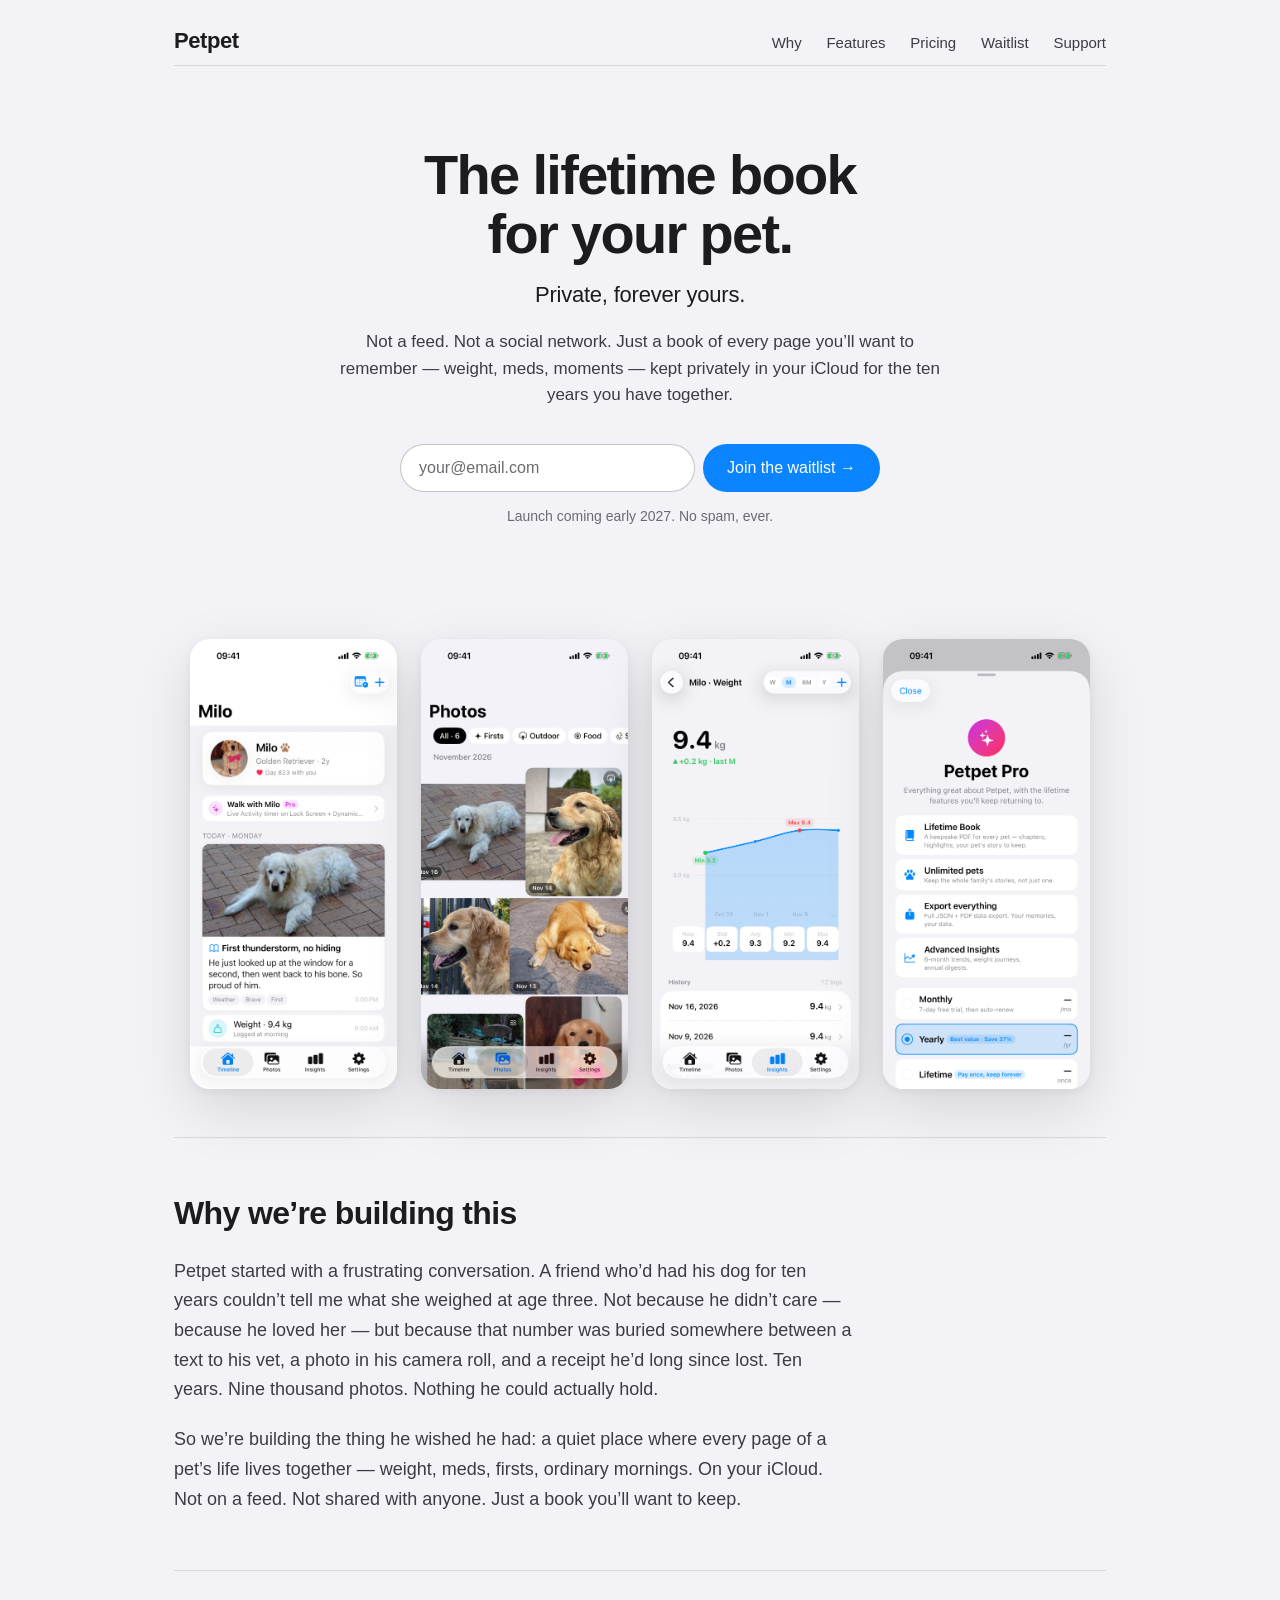
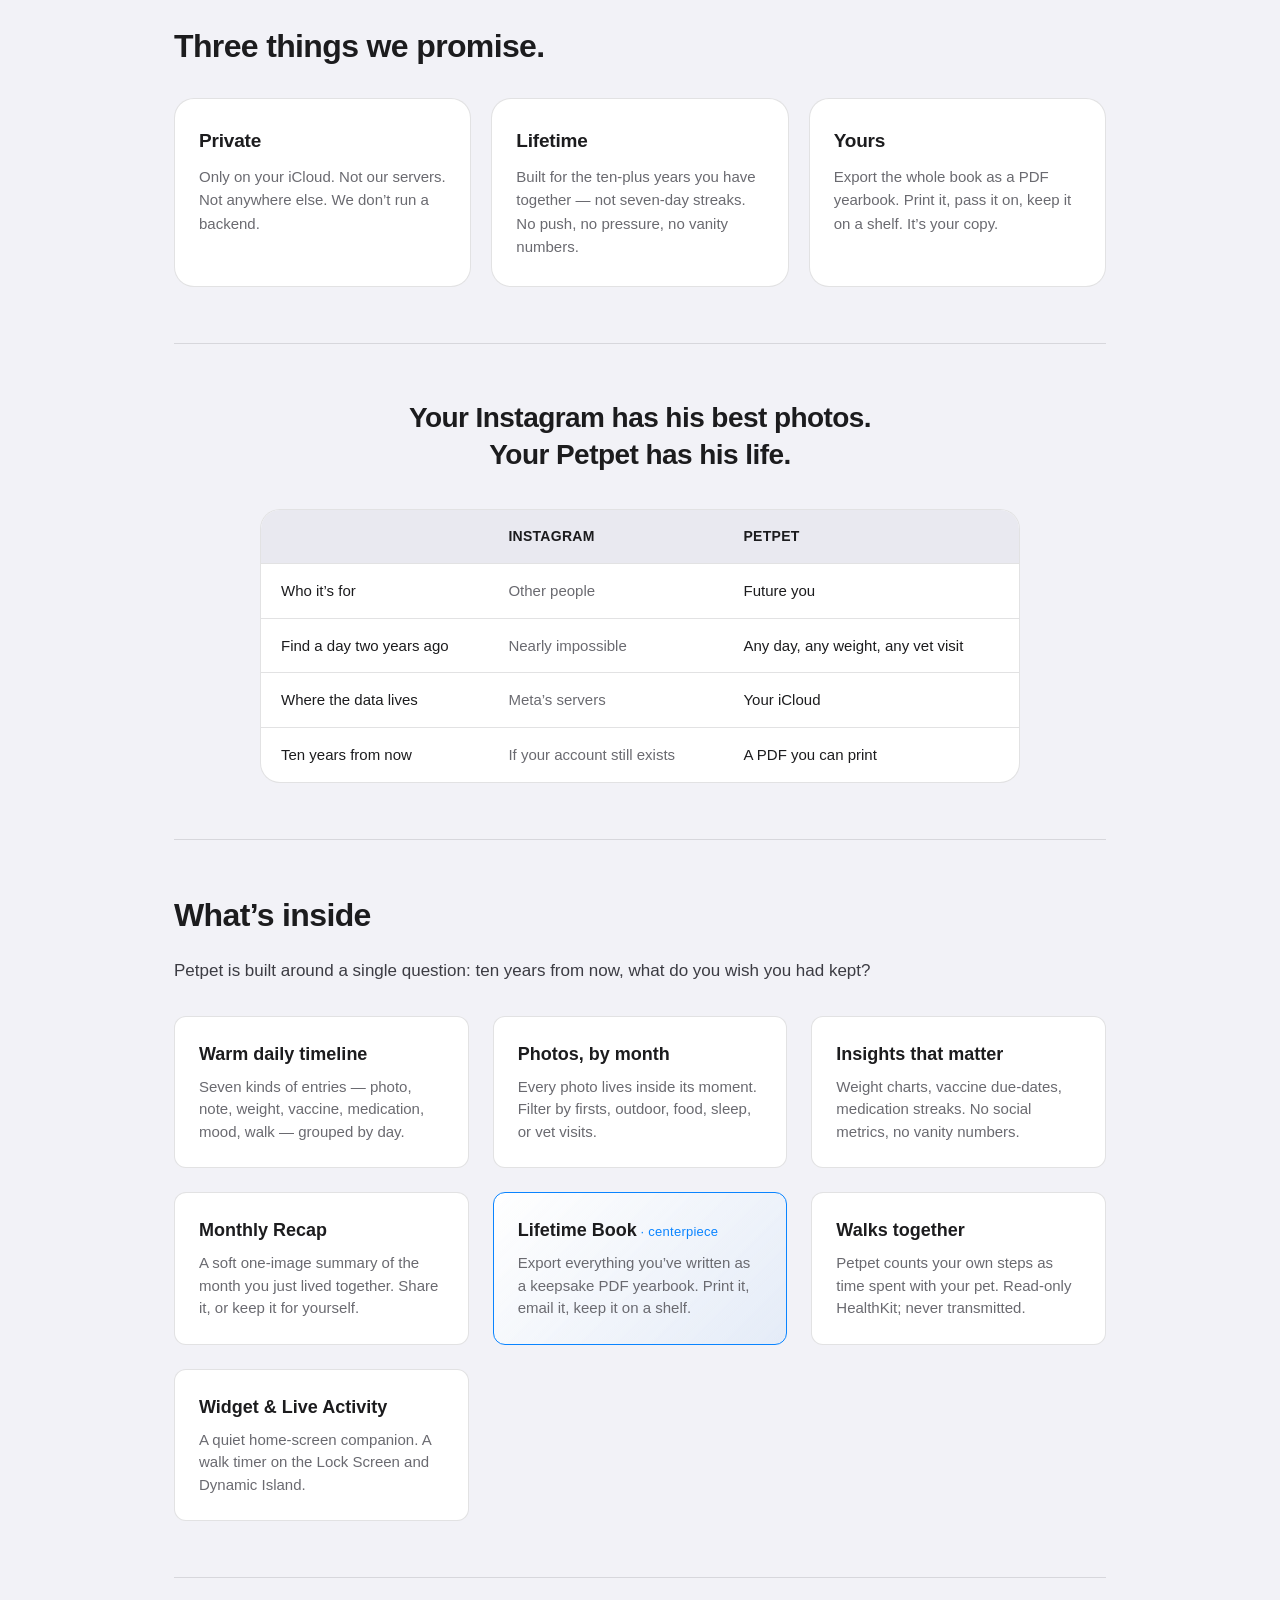
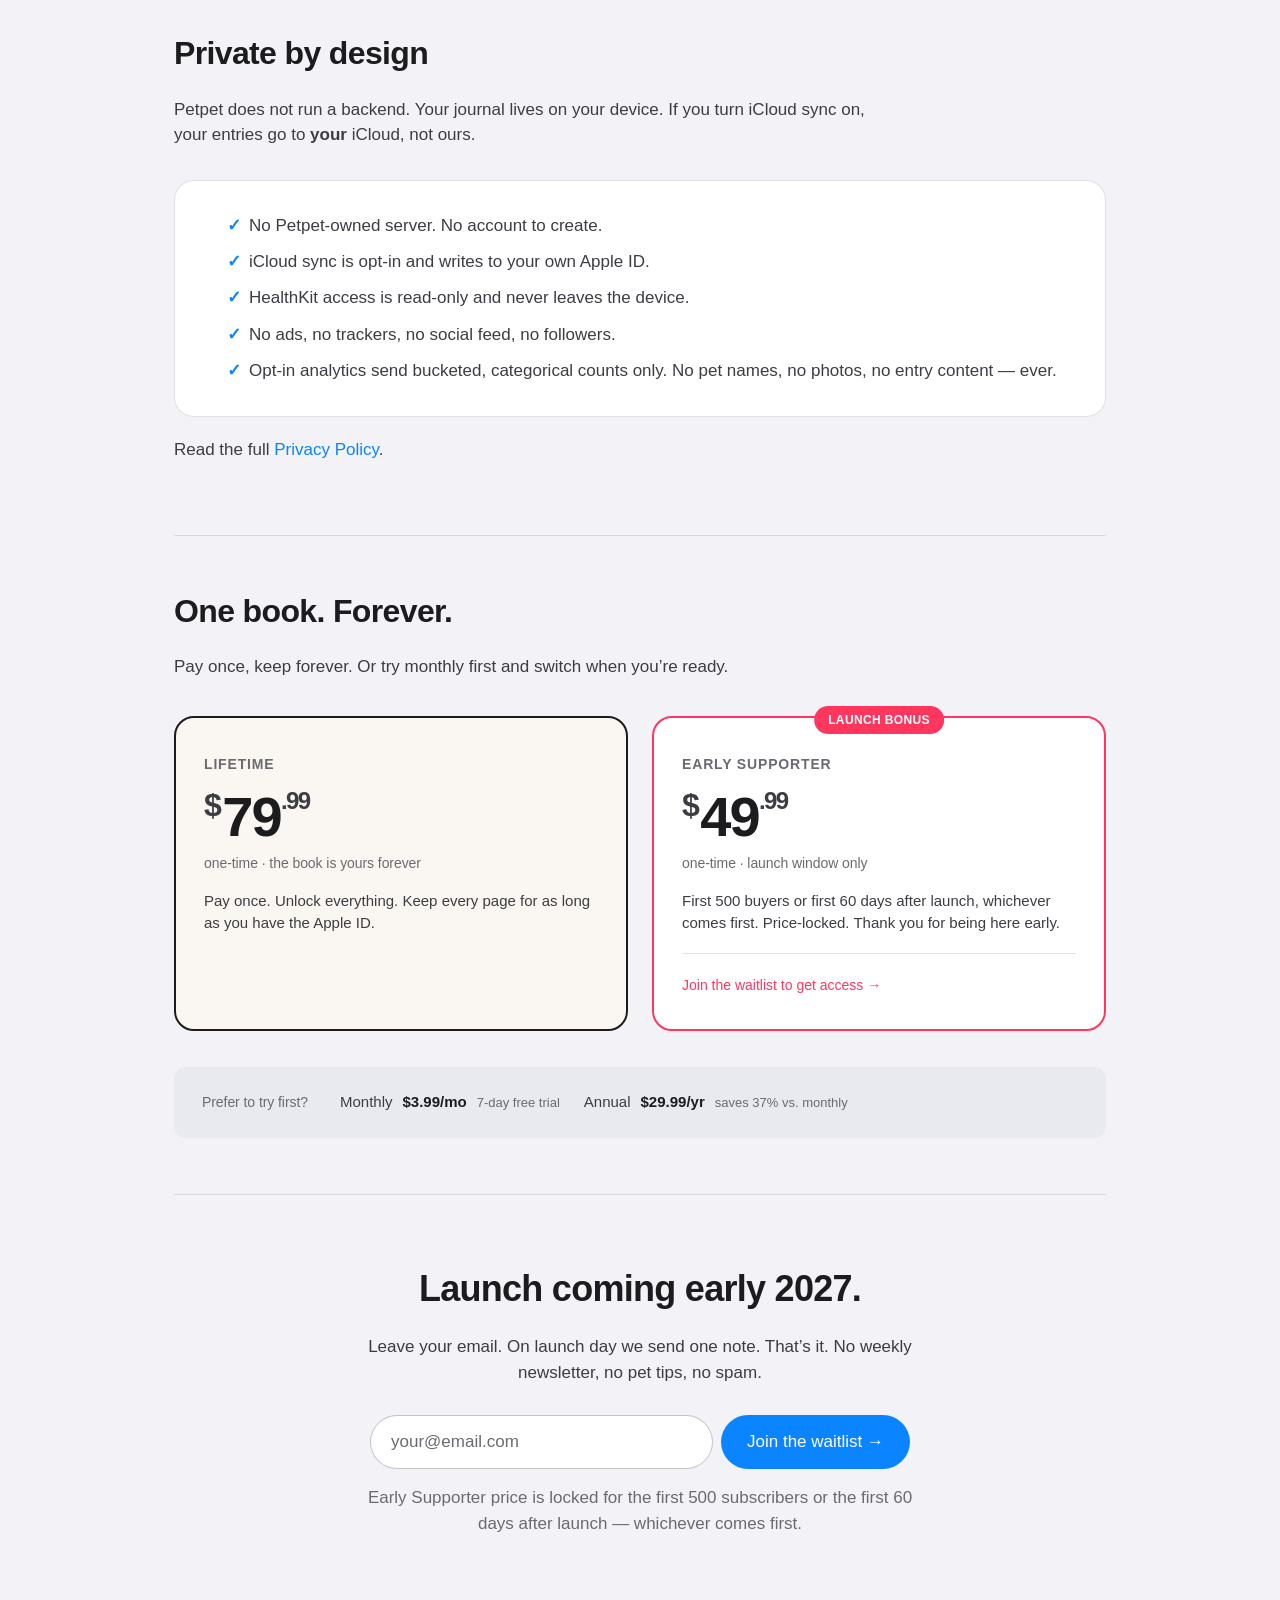
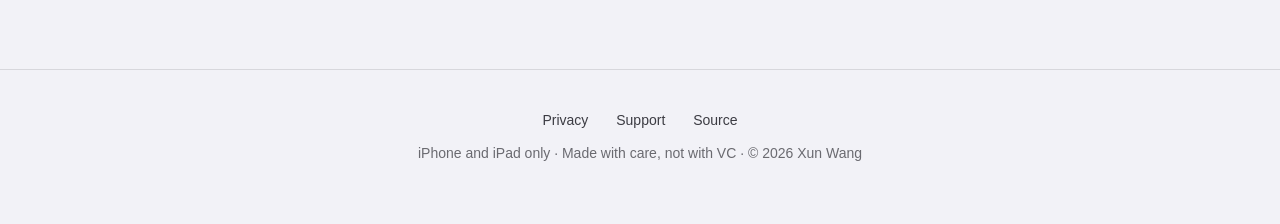
==== index.html @ db682c79 "Initial commit: Petpet pre-launch landing page The lifetime book for your pet. Private, forever your" ====
<!DOCTYPE html>
<html lang="en">
<head>
  <meta charset="UTF-8" />
  <meta name="viewport" content="width=device-width, initial-scale=1.0" />
  <title>Petpet — the lifetime book for your pet</title>
  <meta name="description" content="The lifetime book for your pet. Private, forever yours. Not a feed. Just a quiet place for every page of their life — kept on your iCloud, for the ten years you share." />
  <meta property="og:title" content="Petpet — the lifetime book for your pet" />
  <meta property="og:description" content="The lifetime book for your pet. Private, forever yours. Not a feed. Just a quiet place for every page of their life — kept on your iCloud, for the ten years you share." />
  <meta property="og:type" content="website" />
  <meta property="og:image" content="https://same4869.github.io/app-160-Petpet/assets/screen_timeline.png" />
  <meta property="og:url" content="https://same4869.github.io/app-160-Petpet/" />
  <meta name="theme-color" content="#f2f2f7" media="(prefers-color-scheme: light)" />
  <meta name="theme-color" content="#000000" media="(prefers-color-scheme: dark)" />
  <link rel="icon" type="image/png" sizes="32x32" href="favicon-32.png" />
  <link rel="icon" type="image/png" sizes="192x192" href="icon-192.png" />
  <link rel="apple-touch-icon" sizes="180x180" href="apple-touch-icon.png" />
  <link rel="stylesheet" href="css/style.css" />
</head>
<body>
  <nav class="top">
    <div class="inner">
      <div class="brand"><a href="./">Petpet</a></div>
      <div class="links">
        <a href="#why">Why</a>
        <a href="#features">Features</a>
        <a href="#pricing">Pricing</a>
        <a href="#waitlist">Waitlist</a>
        <a href="support/">Support</a>
      </div>
    </div>
  </nav>

  <main>
    <!-- ────────────── HERO ────────────── -->
    <section class="hero">
      <h1>The lifetime book<br />for your pet.</h1>
      <p class="tagline">Private, forever yours.</p>
      <p class="sub-tagline">
        Not a feed. Not a social network. Just a book of every page
        you&rsquo;ll want to remember — weight, meds, moments —
        kept privately in your iCloud for the ten years you have together.
      </p>

      <!-- Buttondown waitlist form. -->
      <form
        class="waitlist-form"
        action="https://buttondown.com/api/emails/embed-subscribe/petpet"
        method="post"
        target="popupwindow"
        onsubmit="window.open('https://buttondown.com/petpet', 'popupwindow')"
      >
        <input
          type="email"
          name="email"
          id="bd-email-hero"
          placeholder="your@email.com"
          autocomplete="email"
          required
        />
        <input type="hidden" value="1" name="embed" />
        <button type="submit">Join the waitlist →</button>
      </form>
      <p class="waitlist-note">Launch coming early 2027. No spam, ever.</p>
    </section>

    <!-- ────────────── SCREENSHOTS ────────────── -->
    <div class="screens">
      <img src="assets/screen_timeline.png" alt="Milo's timeline with a thunderstorm entry and tags" />
      <img src="assets/screen_photos.jpg" alt="Photo library grouped by month with tag filters" />
      <img src="assets/screen_weight.png" alt="Weight detail view with min and max callouts and 12-month history" />
      <img src="assets/screen_paywall.png" alt="Petpet Pro paywall with Lifetime, Yearly, and Monthly options" />
    </div>

    <!-- ────────────── WHY ────────────── -->
    <section id="why">
      <h2>Why we&rsquo;re building this</h2>
      <p class="founder-note">
        Petpet started with a frustrating conversation. A friend who&rsquo;d
        had his dog for ten years couldn&rsquo;t tell me what she weighed at
        age three. Not because he didn&rsquo;t care — because he loved her —
        but because that number was buried somewhere between a text to his
        vet, a photo in his camera roll, and a receipt he&rsquo;d long since lost.
        Ten years. Nine thousand photos. Nothing he could actually hold.
      </p>
      <p class="founder-note">
        So we&rsquo;re building the thing he wished he had: a quiet place where
        every page of a pet&rsquo;s life lives together — weight, meds,
        firsts, ordinary mornings. On your iCloud. Not on a feed.
        Not shared with anyone. Just a book you&rsquo;ll want to keep.
      </p>
    </section>

    <!-- ────────────── THREE PILLARS ────────────── -->
    <section id="pillars">
      <h2>Three things we promise.</h2>
      <div class="pillars">
        <div class="pillar">
          <h3>Private</h3>
          <p>
            Only on your iCloud. Not our servers. Not anywhere else.
            We don&rsquo;t run a backend.
          </p>
        </div>
        <div class="pillar">
          <h3>Lifetime</h3>
          <p>
            Built for the ten-plus years you have together — not seven-day
            streaks. No push, no pressure, no vanity numbers.
          </p>
        </div>
        <div class="pillar">
          <h3>Yours</h3>
          <p>
            Export the whole book as a PDF yearbook. Print it, pass it on,
            keep it on a shelf. It&rsquo;s your copy.
          </p>
        </div>
      </div>
    </section>

    <!-- ────────────── VS INSTAGRAM ────────────── -->
    <section id="vs-instagram">
      <h2>
        Your Instagram has his best photos.<br />
        Your Petpet has his life.
      </h2>
      <div class="comparison">
        <table>
          <thead>
            <tr>
              <th></th>
              <th>Instagram</th>
              <th>Petpet</th>
            </tr>
          </thead>
          <tbody>
            <tr>
              <td>Who it&rsquo;s for</td>
              <td>Other people</td>
              <td>Future you</td>
            </tr>
            <tr>
              <td>Find a day two years ago</td>
              <td>Nearly impossible</td>
              <td>Any day, any weight, any vet visit</td>
            </tr>
            <tr>
              <td>Where the data lives</td>
              <td>Meta&rsquo;s servers</td>
              <td>Your iCloud</td>
            </tr>
            <tr>
              <td>Ten years from now</td>
              <td>If your account still exists</td>
              <td>A PDF you can print</td>
            </tr>
          </tbody>
        </table>
      </div>
    </section>

    <!-- ────────────── FEATURES ────────────── -->
    <section id="features">
      <h2>What&rsquo;s inside</h2>
      <p>
        Petpet is built around a single question: ten years from now,
        what do you wish you had kept?
      </p>
      <div class="features">
        <div class="feature">
          <h3>Warm daily timeline</h3>
          <p>Seven kinds of entries — photo, note, weight, vaccine, medication, mood, walk — grouped by day.</p>
        </div>
        <div class="feature">
          <h3>Photos, by month</h3>
          <p>Every photo lives inside its moment. Filter by firsts, outdoor, food, sleep, or vet visits.</p>
        </div>
        <div class="feature">
          <h3>Insights that matter</h3>
          <p>Weight charts, vaccine due-dates, medication streaks. No social metrics, no vanity numbers.</p>
        </div>
        <div class="feature">
          <h3>Monthly Recap</h3>
          <p>A soft one-image summary of the month you just lived together. Share it, or keep it for yourself.</p>
        </div>
        <div class="feature featured">
          <h3>Lifetime Book</h3>
          <p>Export everything you&rsquo;ve written as a keepsake PDF yearbook. Print it, email it, keep it on a shelf.</p>
        </div>
        <div class="feature">
          <h3>Walks together</h3>
          <p>Petpet counts your own steps as time spent with your pet. Read-only HealthKit; never transmitted.</p>
        </div>
        <div class="feature">
          <h3>Widget &amp; Live Activity</h3>
          <p>A quiet home-screen companion. A walk timer on the Lock Screen and Dynamic Island.</p>
        </div>
      </div>
    </section>

    <!-- ────────────── PRIVACY ────────────── -->
    <section id="privacy">
      <h2>Private by design</h2>
      <p>
        Petpet does not run a backend. Your journal lives on your
        device. If you turn iCloud sync on, your entries go to
        <strong>your</strong> iCloud, not ours.
      </p>
      <div class="stance">
        <ul>
          <li>No Petpet-owned server. No account to create.</li>
          <li>iCloud sync is opt-in and writes to your own Apple ID.</li>
          <li>HealthKit access is read-only and never leaves the device.</li>
          <li>No ads, no trackers, no social feed, no followers.</li>
          <li>Opt-in analytics send bucketed, categorical counts only. No pet names, no photos, no entry content — ever.</li>
        </ul>
      </div>
      <p style="margin-top: 20px;">
        Read the full <a href="privacy/">Privacy Policy</a>.
      </p>
    </section>

    <!-- ────────────── PRICING ────────────── -->
    <section id="pricing">
      <h2>One book. Forever.</h2>
      <p>
        Pay once, keep forever. Or try monthly first and switch when
        you&rsquo;re ready.
      </p>

      <div class="pricing-primary">
        <div class="price-card primary">
          <div class="plan-label">Lifetime</div>
          <div class="amount"><span class="currency">$</span>79<span class="cents">.99</span></div>
          <div class="period">one-time · the book is yours forever</div>
          <div class="note">
            Pay once. Unlock everything. Keep every page for as long
            as you have the Apple ID.
          </div>
        </div>

        <div class="price-card early-supporter">
          <div class="badge">Launch bonus</div>
          <div class="plan-label">Early Supporter</div>
          <div class="amount"><span class="currency">$</span>49<span class="cents">.99</span></div>
          <div class="period">one-time · launch window only</div>
          <div class="note">
            First 500 buyers or first 60 days after launch,
            whichever comes first. Price-locked. Thank you for
            being here early.
          </div>
          <div class="es-cta">
            <a href="#waitlist">Join the waitlist to get access &rarr;</a>
          </div>
        </div>
      </div>

      <div class="pricing-secondary">
        <div class="pricing-secondary-label">Prefer to try first?</div>
        <div class="pricing-secondary-rows">
          <div class="row">
            <span class="name">Monthly</span>
            <span class="price">$3.99/mo</span>
            <span class="meta">7-day free trial</span>
          </div>
          <div class="row">
            <span class="name">Annual</span>
            <span class="price">$29.99/yr</span>
            <span class="meta">saves 37% vs. monthly</span>
          </div>
        </div>
      </div>
    </section>

    <!-- ────────────── FINAL WAITLIST ────────────── -->
    <section id="waitlist" class="waitlist-final">
      <h2>Launch coming early 2027.</h2>
      <p>
        Leave your email. On launch day we send one note.
        That&rsquo;s it. No weekly newsletter, no pet tips, no spam.
      </p>
      <form
        class="waitlist-form large"
        action="https://buttondown.com/api/emails/embed-subscribe/petpet"
        method="post"
        target="popupwindow"
        onsubmit="window.open('https://buttondown.com/petpet', 'popupwindow')"
      >
        <input
          type="email"
          name="email"
          id="bd-email-final"
          placeholder="your@email.com"
          autocomplete="email"
          required
        />
        <input type="hidden" value="1" name="embed" />
        <button type="submit">Join the waitlist →</button>
      </form>
      <p class="waitlist-note">
        Early Supporter price is locked for the first 500 subscribers
        or the first 60 days after launch — whichever comes first.
      </p>
    </section>
  </main>

  <footer>
    <div class="links">
      <a href="privacy/">Privacy</a>
      <a href="support/">Support</a>
      <a href="https://github.com/same4869/app-160-Petpet">Source</a>
    </div>
    <div>iPhone and iPad only · Made with care, not with VC · © 2026 Xun Wang</div>
  </footer>
</body>
</html>
---- css/style.css ----
/*
 * Petpet · marketing site stylesheet
 *
 * No framework. System typography stack, prefers-color-scheme aware,
 * mobile-first. Palette mirrors the app's brand tokens.
 *
 * Positioning (locked 2026-11-16): "The lifetime book for your pet.
 * Private, forever yours."
 *
 * The site is one page + two linked legal pages (privacy, support).
 * It is intentionally quiet, like the product.
 */

:root {
  --bg-primary: #f2f2f7;
  --bg-elevated: #ffffff;
  --bg-tinted: #e9e9f0;
  --bg-warm: #faf7f2;
  --label-primary: #1c1c1e;
  --label-secondary: #3c3c43;
  --label-tertiary: #6a6a70;
  --accent: #0a84ff;
  --accent-ink: #003c88;
  --brand-pink: #ff375f;
  --brand-teal: #40c8e0;
  --border: rgba(60, 60, 67, 0.15);
  --border-strong: rgba(60, 60, 67, 0.3);
  --radius-lg: 20px;
  --radius-md: 12px;
  --max-width: 980px;
}

@media (prefers-color-scheme: dark) {
  :root {
    --bg-primary: #000000;
    --bg-elevated: #1c1c1e;
    --bg-tinted: #2c2c2e;
    --bg-warm: #1a1816;
    --label-primary: #ffffff;
    --label-secondary: #ebebf5cc;
    --label-tertiary: #ebebf599;
    --border: rgba(84, 84, 88, 0.6);
    --border-strong: rgba(120, 120, 128, 0.7);
  }
}

* {
  box-sizing: border-box;
  margin: 0;
  padding: 0;
}

html {
  scroll-behavior: smooth;
  -webkit-font-smoothing: antialiased;
  -moz-osx-font-smoothing: grayscale;
}

body {
  font-family: -apple-system, BlinkMacSystemFont, "SF Pro Text",
    "Helvetica Neue", Helvetica, Arial, sans-serif;
  color: var(--label-primary);
  background: var(--bg-primary);
  line-height: 1.5;
  font-size: 17px;
}

a {
  color: var(--accent);
  text-decoration: none;
}

a:hover {
  text-decoration: underline;
}

main {
  max-width: var(--max-width);
  margin: 0 auto;
  padding: 0 24px;
}

/* ──────────────────────────────── Navigation ───────────────────── */

nav.top {
  padding: 24px 0 8px;
}

nav.top .inner {
  max-width: var(--max-width);
  margin: 0 auto;
  padding: 0 24px;
  display: flex;
  justify-content: space-between;
  align-items: baseline;
}

nav.top .brand {
  font-size: 22px;
  font-weight: 600;
  letter-spacing: -0.02em;
  color: var(--label-primary);
}

nav.top .brand a {
  color: inherit;
}

nav.top .links a {
  margin-left: 20px;
  font-size: 15px;
  color: var(--label-secondary);
}

/* ─────────────────────────────────── Hero ──────────────────────── */

.hero {
  padding: 80px 0 48px;
  text-align: center;
}

.hero h1 {
  font-size: 56px;
  font-weight: 700;
  letter-spacing: -0.03em;
  line-height: 1.05;
  color: var(--label-primary);
  margin-bottom: 16px;
}

.hero .tagline {
  font-size: 22px;
  font-weight: 500;
  color: var(--label-primary);
  max-width: 580px;
  margin: 0 auto 20px;
  line-height: 1.35;
  letter-spacing: -0.01em;
}

.hero .sub-tagline {
  font-size: 17px;
  color: var(--label-secondary);
  max-width: 620px;
  margin: 0 auto 36px;
  line-height: 1.55;
}

/* Waitlist form (Buttondown embed) */

.waitlist-form {
  display: flex;
  justify-content: center;
  gap: 8px;
  flex-wrap: wrap;
  max-width: 480px;
  margin: 0 auto;
}

.waitlist-form input[type="email"] {
  flex: 1 1 260px;
  min-width: 0;
  padding: 14px 18px;
  font-size: 16px;
  font-family: inherit;
  color: var(--label-primary);
  background: var(--bg-elevated);
  border: 1px solid var(--border-strong);
  border-radius: 999px;
  outline: none;
  transition: border-color 0.15s ease, box-shadow 0.15s ease;
}

.waitlist-form input[type="email"]:focus {
  border-color: var(--accent);
  box-shadow: 0 0 0 4px rgba(10, 132, 255, 0.18);
}

.waitlist-form input[type="email"]::placeholder {
  color: var(--label-tertiary);
}

.waitlist-form button {
  padding: 14px 24px;
  font-size: 16px;
  font-weight: 500;
  font-family: inherit;
  color: #fff;
  background: var(--accent);
  border: none;
  border-radius: 999px;
  cursor: pointer;
  transition: transform 0.15s ease, background 0.15s ease;
}

.waitlist-form button:hover {
  transform: translateY(-1px);
  background: var(--accent-ink);
}

.waitlist-form.large {
  max-width: 540px;
}

.waitlist-form.large input[type="email"] {
  padding: 16px 20px;
  font-size: 17px;
}

.waitlist-form.large button {
  padding: 16px 26px;
  font-size: 17px;
}

.waitlist-note {
  margin-top: 14px;
  font-size: 14px;
  color: var(--label-tertiary);
  max-width: 580px;
  margin-left: auto;
  margin-right: auto;
}

/* Legacy .btn-* kept for any external links */

.btn-primary,
.btn-secondary {
  display: inline-block;
  padding: 14px 28px;
  border-radius: 999px;
  font-size: 16px;
  font-weight: 500;
  text-decoration: none;
  transition: transform 0.15s ease;
}

.btn-primary {
  background: var(--accent);
  color: white;
}

.btn-primary:hover {
  text-decoration: none;
  transform: translateY(-1px);
}

.btn-secondary {
  background: var(--bg-tinted);
  color: var(--label-primary);
}

.btn-secondary:hover {
  text-decoration: none;
  transform: translateY(-1px);
}

/* ────────────────────────────── Screenshots ────────────────────── */

.screens {
  display: grid;
  grid-template-columns: repeat(auto-fit, minmax(200px, 1fr));
  gap: 24px;
  padding: 48px 0;
  max-width: 900px;
  margin: 0 auto;
}

.screens img {
  width: 100%;
  height: auto;
  border-radius: var(--radius-lg);
  box-shadow: 0 20px 60px rgba(0, 0, 0, 0.12),
    0 2px 10px rgba(0, 0, 0, 0.06);
}

@media (prefers-color-scheme: dark) {
  .screens img {
    box-shadow: 0 20px 60px rgba(0, 0, 0, 0.5),
      0 2px 10px rgba(0, 0, 0, 0.3);
  }
}

/* ───────────────────────────────── Sections ────────────────────── */

section {
  padding: 56px 0;
  border-top: 1px solid var(--border);
}

section h2 {
  font-size: 32px;
  font-weight: 600;
  letter-spacing: -0.02em;
  margin-bottom: 24px;
  color: var(--label-primary);
  line-height: 1.2;
}

section > p {
  color: var(--label-secondary);
  max-width: 720px;
  margin-bottom: 16px;
}

/* ─────────────────────────────── Why / founder ─────────────────── */

#why .founder-note {
  font-size: 18px;
  line-height: 1.65;
  color: var(--label-secondary);
  max-width: 680px;
  margin-bottom: 20px;
}

#why .founder-note:last-child {
  margin-bottom: 0;
}

/* ─────────────────────────────── Three pillars ─────────────────── */

.pillars {
  display: grid;
  grid-template-columns: repeat(auto-fit, minmax(240px, 1fr));
  gap: 20px;
  margin-top: 32px;
}

.pillar {
  padding: 28px 24px;
  background: var(--bg-elevated);
  border-radius: var(--radius-lg);
  border: 1px solid var(--border);
}

.pillar h3 {
  font-size: 19px;
  font-weight: 600;
  margin-bottom: 10px;
  color: var(--label-primary);
  letter-spacing: -0.01em;
}

.pillar p {
  color: var(--label-tertiary);
  font-size: 15px;
  line-height: 1.55;
  margin: 0;
}

/* ─────────────────────────────── vs Instagram ──────────────────── */

#vs-instagram h2 {
  text-align: center;
  font-size: 28px;
  line-height: 1.3;
  margin-bottom: 36px;
}

.comparison {
  max-width: 760px;
  margin: 0 auto;
  background: var(--bg-elevated);
  border-radius: var(--radius-lg);
  border: 1px solid var(--border);
  overflow: hidden;
}

.comparison table {
  width: 100%;
  border-collapse: collapse;
  font-size: 15px;
}

.comparison thead th {
  padding: 16px 20px;
  text-align: left;
  font-weight: 600;
  color: var(--label-primary);
  background: var(--bg-tinted);
  border-bottom: 1px solid var(--border);
  font-size: 14px;
  letter-spacing: 0.02em;
  text-transform: uppercase;
}

.comparison thead th:first-child {
  width: 30%;
}

.comparison tbody td {
  padding: 16px 20px;
  border-bottom: 1px solid var(--border);
  color: var(--label-secondary);
  vertical-align: top;
  line-height: 1.45;
}

.comparison tbody tr:last-child td {
  border-bottom: none;
}

.comparison tbody td:first-child {
  font-weight: 500;
  color: var(--label-primary);
}

.comparison tbody td:nth-child(2) {
  color: var(--label-tertiary);
}

.comparison tbody td:last-child {
  color: var(--label-primary);
  font-weight: 500;
}

/* ─────────────────────────────── Feature grid ──────────────────── */

.features {
  display: grid;
  grid-template-columns: repeat(auto-fit, minmax(260px, 1fr));
  gap: 24px;
  margin-top: 32px;
}

.feature {
  padding: 24px;
  background: var(--bg-elevated);
  border-radius: var(--radius-md);
  border: 1px solid var(--border);
  transition: transform 0.15s ease, box-shadow 0.15s ease;
}

.feature:hover {
  transform: translateY(-2px);
  box-shadow: 0 8px 24px rgba(0, 0, 0, 0.06);
}

.feature h3 {
  font-size: 18px;
  font-weight: 600;
  margin-bottom: 8px;
  color: var(--label-primary);
}

.feature p {
  color: var(--label-tertiary);
  font-size: 15px;
  margin-bottom: 0;
}

.feature.featured {
  border: 1px solid var(--accent);
  background: linear-gradient(
    135deg,
    var(--bg-elevated) 0%,
    rgba(10, 132, 255, 0.06) 100%
  );
}

.feature.featured h3::after {
  content: " · centerpiece";
  color: var(--accent);
  font-weight: 500;
  font-size: 13px;
  letter-spacing: 0.02em;
}

/* ─────────────────────────────── Privacy stance ────────────────── */

.stance {
  margin-top: 32px;
  padding: 32px;
  background: var(--bg-elevated);
  border-radius: var(--radius-lg);
  border: 1px solid var(--border);
}

.stance ul {
  padding-left: 20px;
  color: var(--label-secondary);
  list-style: none;
}

.stance li {
  margin-bottom: 10px;
  line-height: 1.55;
  position: relative;
  padding-left: 22px;
}

.stance li::before {
  content: "✓";
  position: absolute;
  left: 0;
  top: 0;
  color: var(--accent);
  font-weight: 600;
}

.stance li:last-child {
  margin-bottom: 0;
}

/* ─────────────────────────────── Pricing ───────────────────────── */

.pricing-primary {
  display: grid;
  grid-template-columns: repeat(auto-fit, minmax(300px, 1fr));
  gap: 24px;
  margin-top: 36px;
}

.price-card {
  position: relative;
  padding: 36px 28px 32px;
  background: var(--bg-elevated);
  border-radius: var(--radius-lg);
  border: 1px solid var(--border);
}

.price-card .badge {
  position: absolute;
  top: -12px;
  left: 50%;
  transform: translateX(-50%);
  background: var(--brand-pink);
  color: white;
  padding: 5px 14px;
  border-radius: 999px;
  font-size: 12px;
  font-weight: 600;
  letter-spacing: 0.03em;
  text-transform: uppercase;
  white-space: nowrap;
}

.price-card .plan-label {
  font-size: 14px;
  letter-spacing: 0.06em;
  text-transform: uppercase;
  color: var(--label-tertiary);
  font-weight: 600;
  margin-bottom: 14px;
}

.price-card .amount {
  font-size: 56px;
  font-weight: 700;
  letter-spacing: -0.03em;
  color: var(--label-primary);
  line-height: 1;
  margin-bottom: 8px;
}

.price-card .amount .currency {
  font-size: 32px;
  font-weight: 600;
  vertical-align: top;
  color: var(--label-secondary);
  margin-right: 2px;
}

.price-card .amount .cents {
  font-size: 24px;
  font-weight: 600;
  vertical-align: top;
  color: var(--label-secondary);
}

.price-card .period {
  font-size: 14px;
  color: var(--label-tertiary);
  margin-bottom: 16px;
  letter-spacing: -0.005em;
}

.price-card .note {
  font-size: 15px;
  line-height: 1.5;
  color: var(--label-secondary);
}

.price-card.primary {
  border: 2px solid var(--label-primary);
  background: var(--bg-warm);
}

.price-card.early-supporter {
  border: 2px solid var(--brand-pink);
  background: var(--bg-elevated);
}

.price-card.early-supporter .es-cta {
  margin-top: 18px;
  padding-top: 18px;
  border-top: 1px solid var(--border);
}

.price-card.early-supporter .es-cta a {
  font-size: 14px;
  font-weight: 500;
  color: var(--brand-pink);
}

.pricing-secondary {
  margin-top: 36px;
  padding: 24px 28px;
  background: var(--bg-tinted);
  border-radius: var(--radius-md);
  display: flex;
  flex-wrap: wrap;
  align-items: baseline;
  gap: 16px 32px;
}

.pricing-secondary-label {
  font-size: 14px;
  color: var(--label-tertiary);
  font-weight: 500;
  letter-spacing: -0.005em;
}

.pricing-secondary-rows {
  display: flex;
  flex-wrap: wrap;
  gap: 8px 24px;
  flex: 1 1 auto;
}

.pricing-secondary-rows .row {
  display: flex;
  align-items: baseline;
  gap: 10px;
  font-size: 15px;
}

.pricing-secondary-rows .name {
  color: var(--label-secondary);
  font-weight: 500;
}

.pricing-secondary-rows .price {
  color: var(--label-primary);
  font-weight: 600;
}

.pricing-secondary-rows .meta {
  color: var(--label-tertiary);
  font-size: 13px;
}

/* ─────────────────────────────── Final waitlist ────────────────── */

.waitlist-final {
  text-align: center;
  padding: 72px 0 64px;
}

.waitlist-final h2 {
  font-size: 36px;
  letter-spacing: -0.02em;
}

.waitlist-final > p {
  max-width: 560px;
  margin: 0 auto 28px;
  color: var(--label-secondary);
  font-size: 17px;
  line-height: 1.55;
}

.waitlist-final .waitlist-note {
  margin-top: 16px;
  color: var(--label-tertiary);
}

/* ─────────────────────────────────── Footer ────────────────────── */

footer {
  padding: 40px 0 60px;
  text-align: center;
  border-top: 1px solid var(--border);
  margin-top: 40px;
  color: var(--label-tertiary);
  font-size: 14px;
}

footer .links {
  margin-bottom: 12px;
}

footer .links a {
  margin: 0 12px;
  color: var(--label-secondary);
}

/* ──────────────────────────── Responsive ───────────────────────── */

@media (max-width: 720px) {
  .hero h1 { font-size: 42px; }
  .hero .tagline { font-size: 19px; }
  .hero .sub-tagline { font-size: 16px; }
  .hero { padding: 48px 0 36px; }
  section { padding: 44px 0; }
  section h2 { font-size: 26px; }
  #vs-instagram h2 { font-size: 22px; }
  .waitlist-final { padding: 56px 0 48px; }
  .waitlist-final h2 { font-size: 28px; }
  .price-card .amount { font-size: 44px; }
  .price-card .amount .currency { font-size: 26px; }
  .price-card { padding: 32px 22px 26px; }
  .pricing-secondary { padding: 20px 22px; }
  .comparison table { font-size: 14px; }
  .comparison thead th,
  .comparison tbody td { padding: 12px 14px; }
}

@media (max-width: 440px) {
  .waitlist-form {
    flex-direction: column;
  }
  .waitlist-form input[type="email"],
  .waitlist-form button {
    width: 100%;
  }
}

/* ──────────────────────────── Legal pages ──────────────────────── */

.legal {
  padding: 48px 0;
}

.legal h1 {
  font-size: 40px;
  font-weight: 700;
  letter-spacing: -0.02em;
  margin-bottom: 24px;
}

.legal h2 {
  font-size: 22px;
  font-weight: 600;
  margin: 32px 0 12px;
  color: var(--label-primary);
}

.legal h3 {
  font-size: 17px;
  font-weight: 600;
  margin: 20px 0 8px;
  color: var(--label-primary);
}

.legal p,
.legal li {
  color: var(--label-secondary);
  line-height: 1.6;
  margin-bottom: 12px;
}

.legal ul,
.legal ol {
  padding-left: 24px;
}

.legal .date {
  color: var(--label-tertiary);
  font-size: 14px;
  margin-bottom: 32px;
}
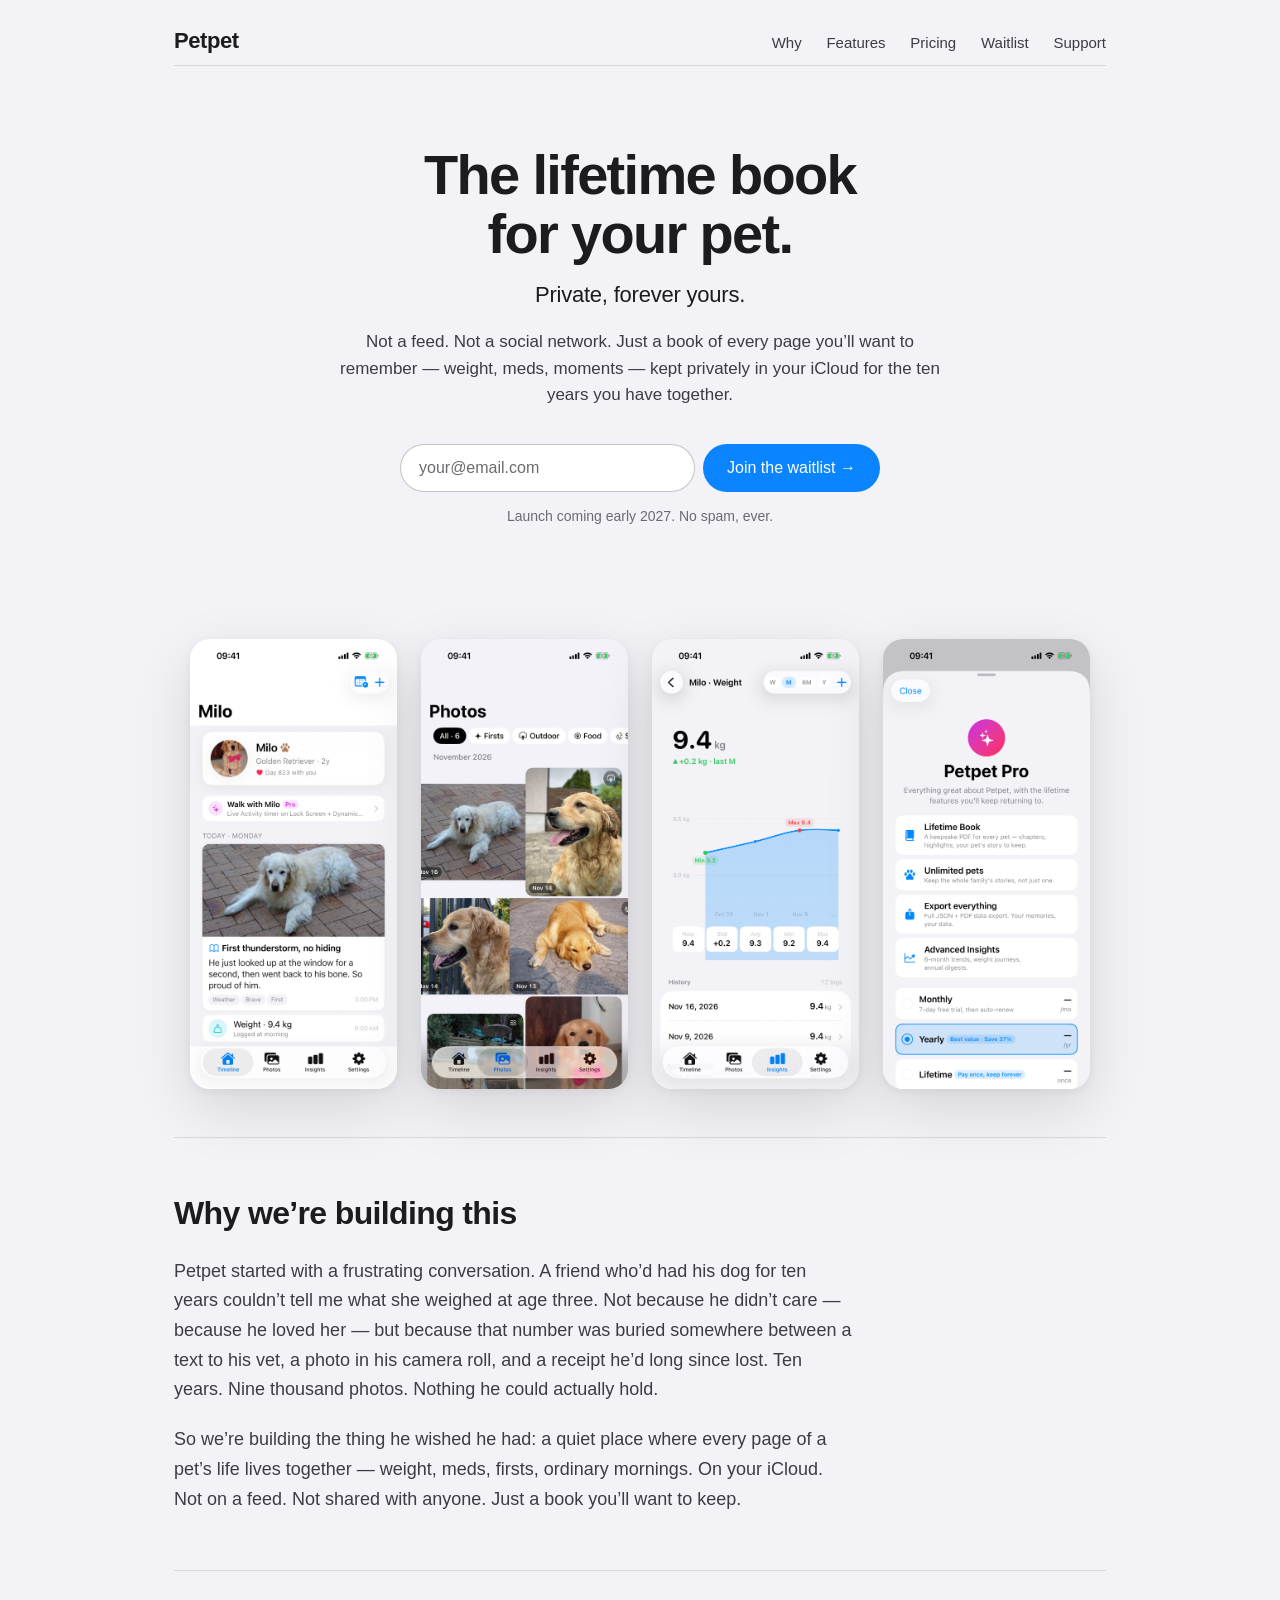
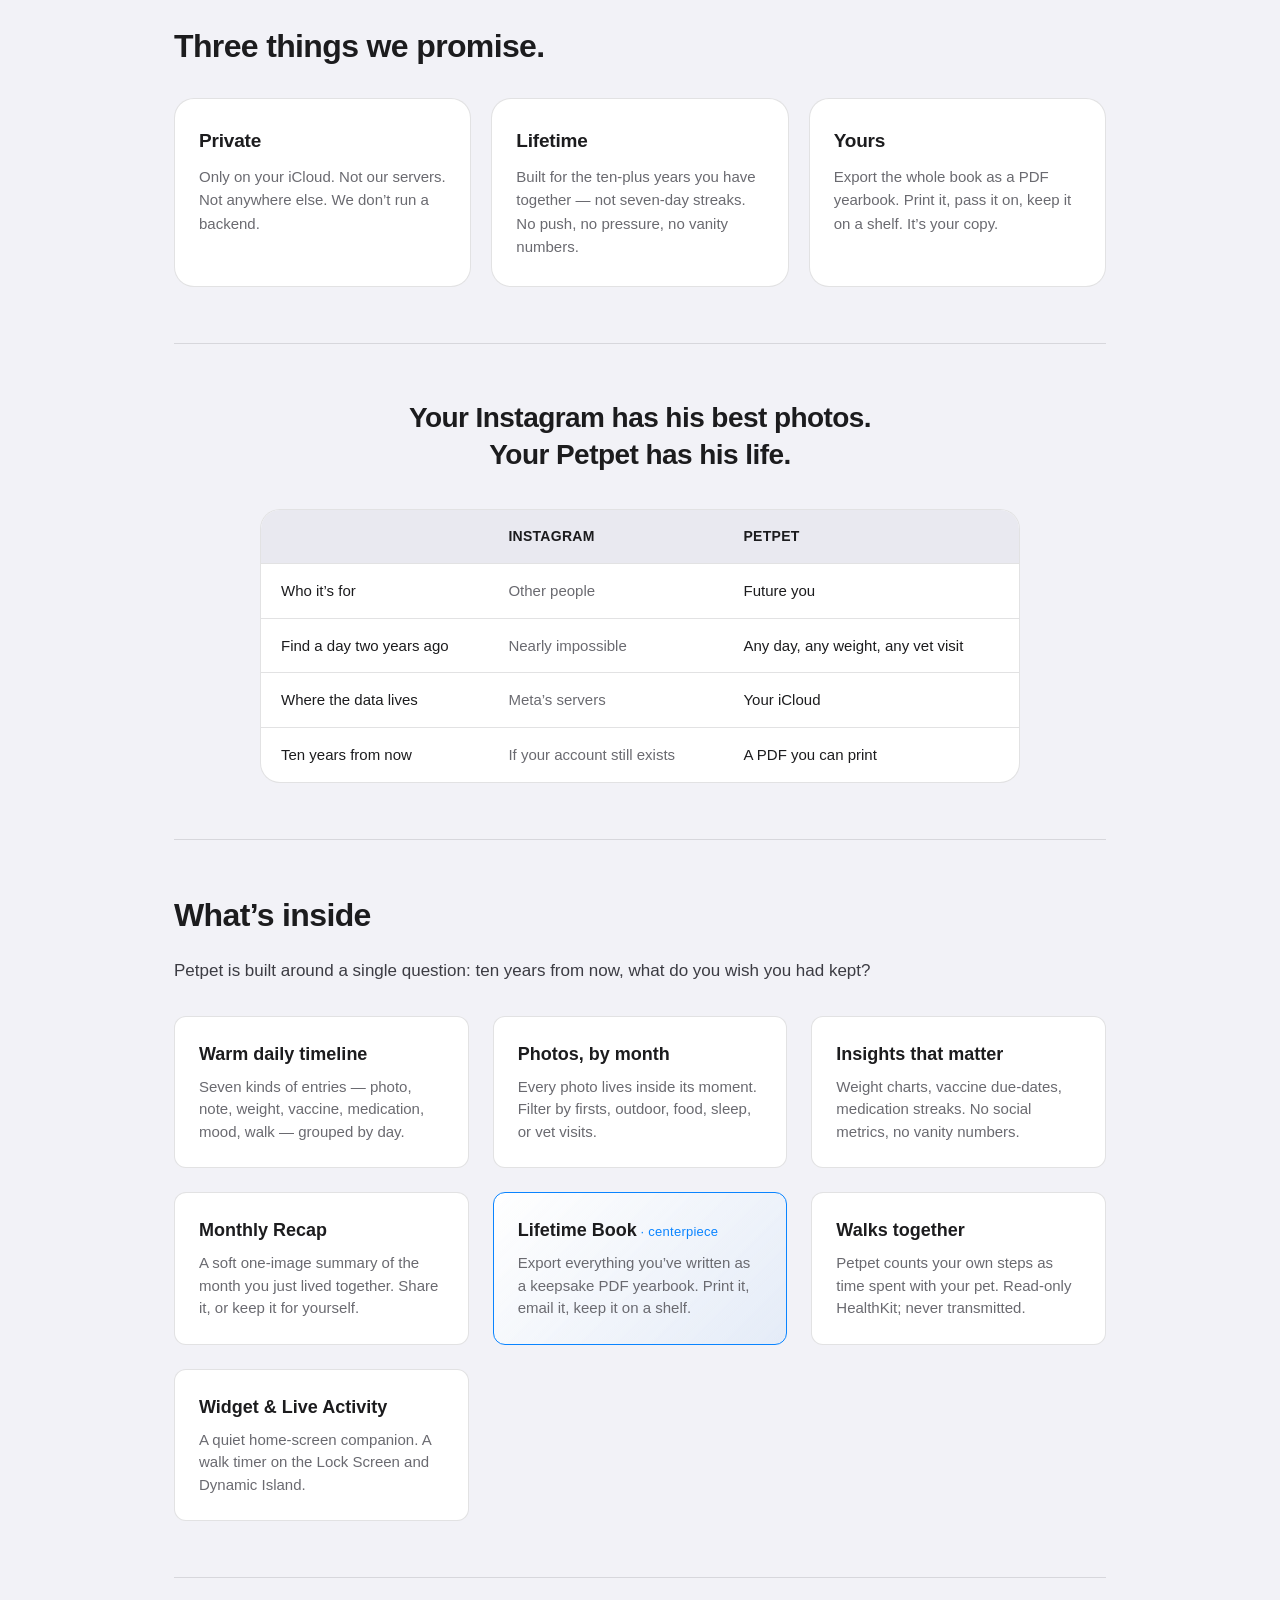
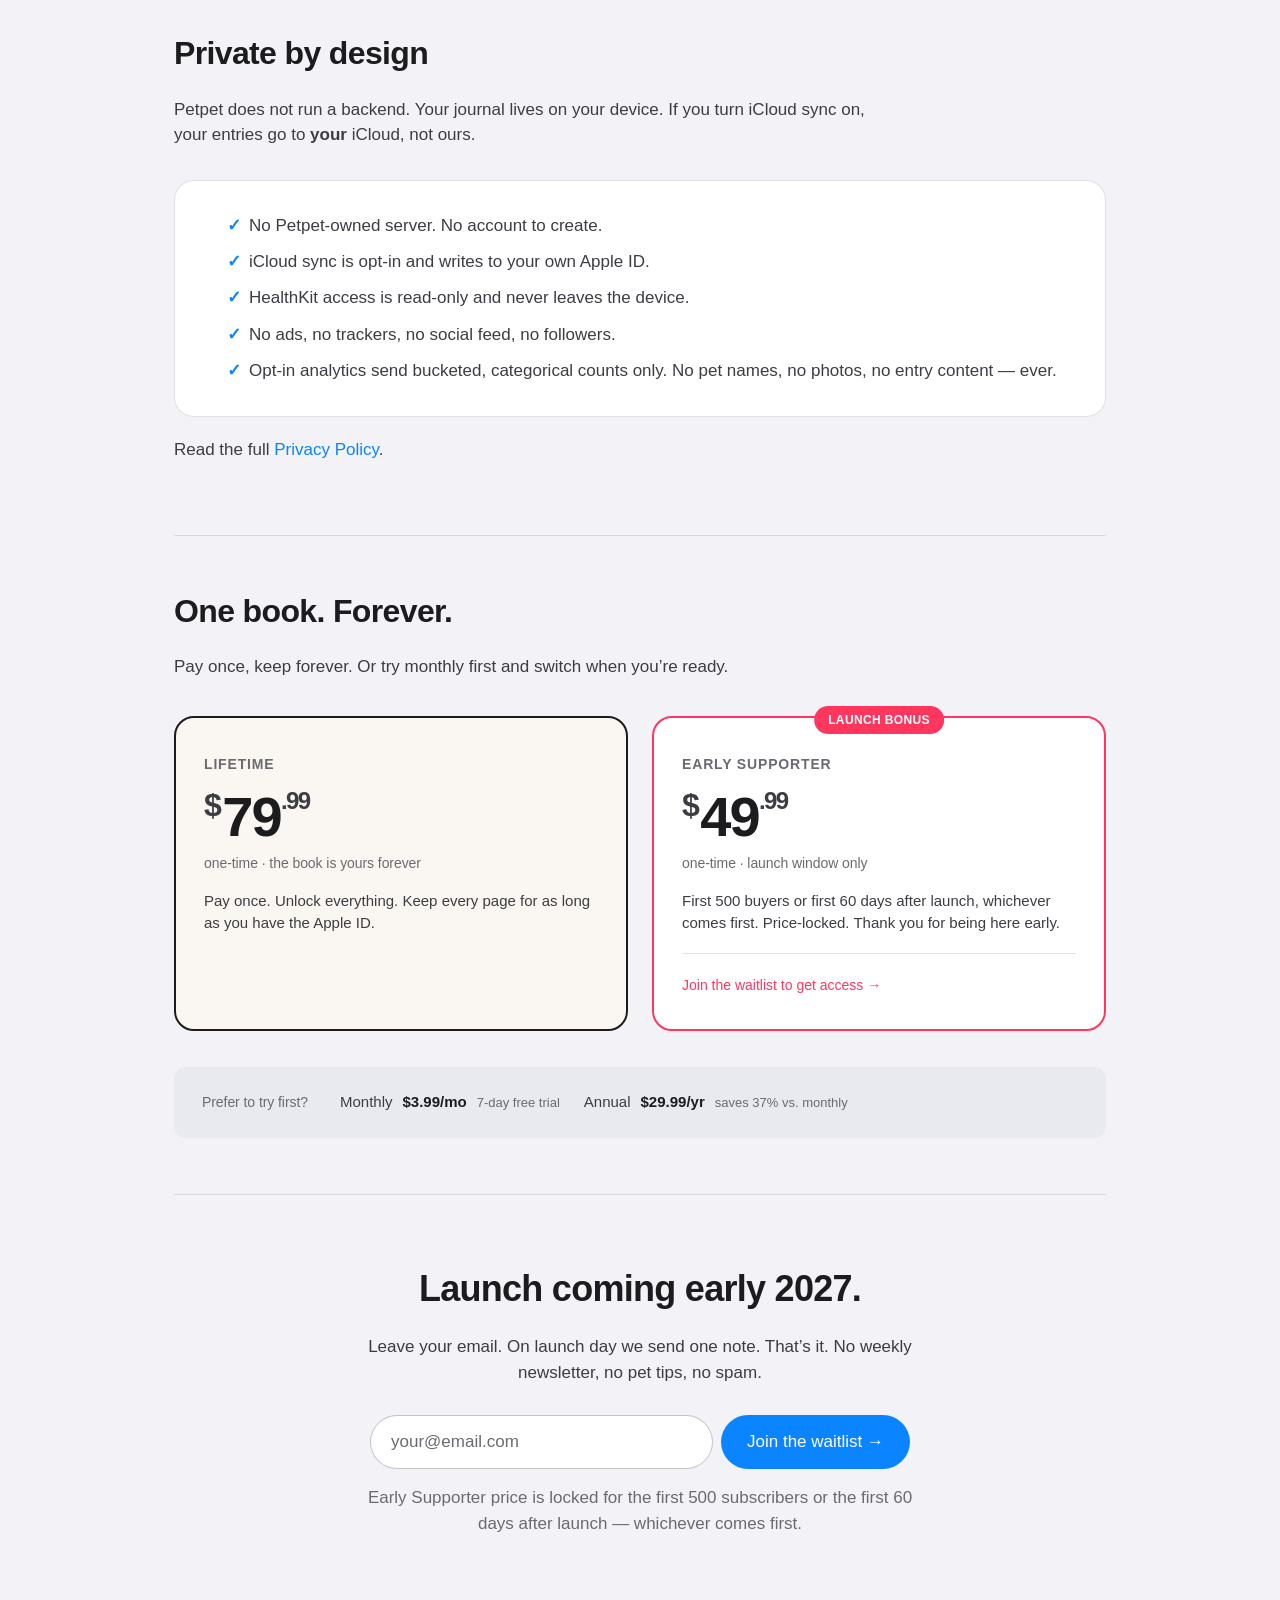
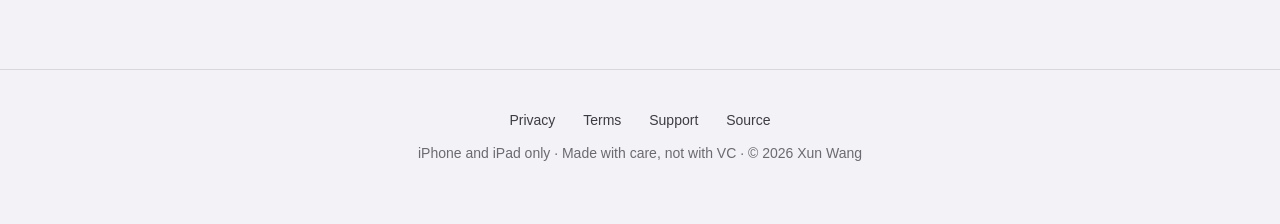
==== commit 70eb6363: "Add Terms of Use page + replace dead petpet.app emails Petpet does not own petpet.app and will not b" ====
--- a/index.html
+++ b/index.html
@@ -8,8 +8,8 @@
   <meta property="og:title" content="Petpet — the lifetime book for your pet" />
   <meta property="og:description" content="The lifetime book for your pet. Private, forever yours. Not a feed. Just a quiet place for every page of their life — kept on your iCloud, for the ten years you share." />
   <meta property="og:type" content="website" />
-  <meta property="og:image" content="https://same4869.github.io/app-160-Petpet/assets/screen_timeline.png" />
-  <meta property="og:url" content="https://same4869.github.io/app-160-Petpet/" />
+  <meta property="og:image" content="https://petpet-app.pages.dev/assets/screen_timeline.png" />
+  <meta property="og:url" content="https://petpet-app.pages.dev/" />
   <meta name="theme-color" content="#f2f2f7" media="(prefers-color-scheme: light)" />
   <meta name="theme-color" content="#000000" media="(prefers-color-scheme: dark)" />
   <link rel="icon" type="image/png" sizes="32x32" href="favicon-32.png" />
@@ -308,6 +308,7 @@
   <footer>
     <div class="links">
       <a href="privacy/">Privacy</a>
+      <a href="terms/">Terms</a>
       <a href="support/">Support</a>
       <a href="https://github.com/same4869/app-160-Petpet">Source</a>
     </div>
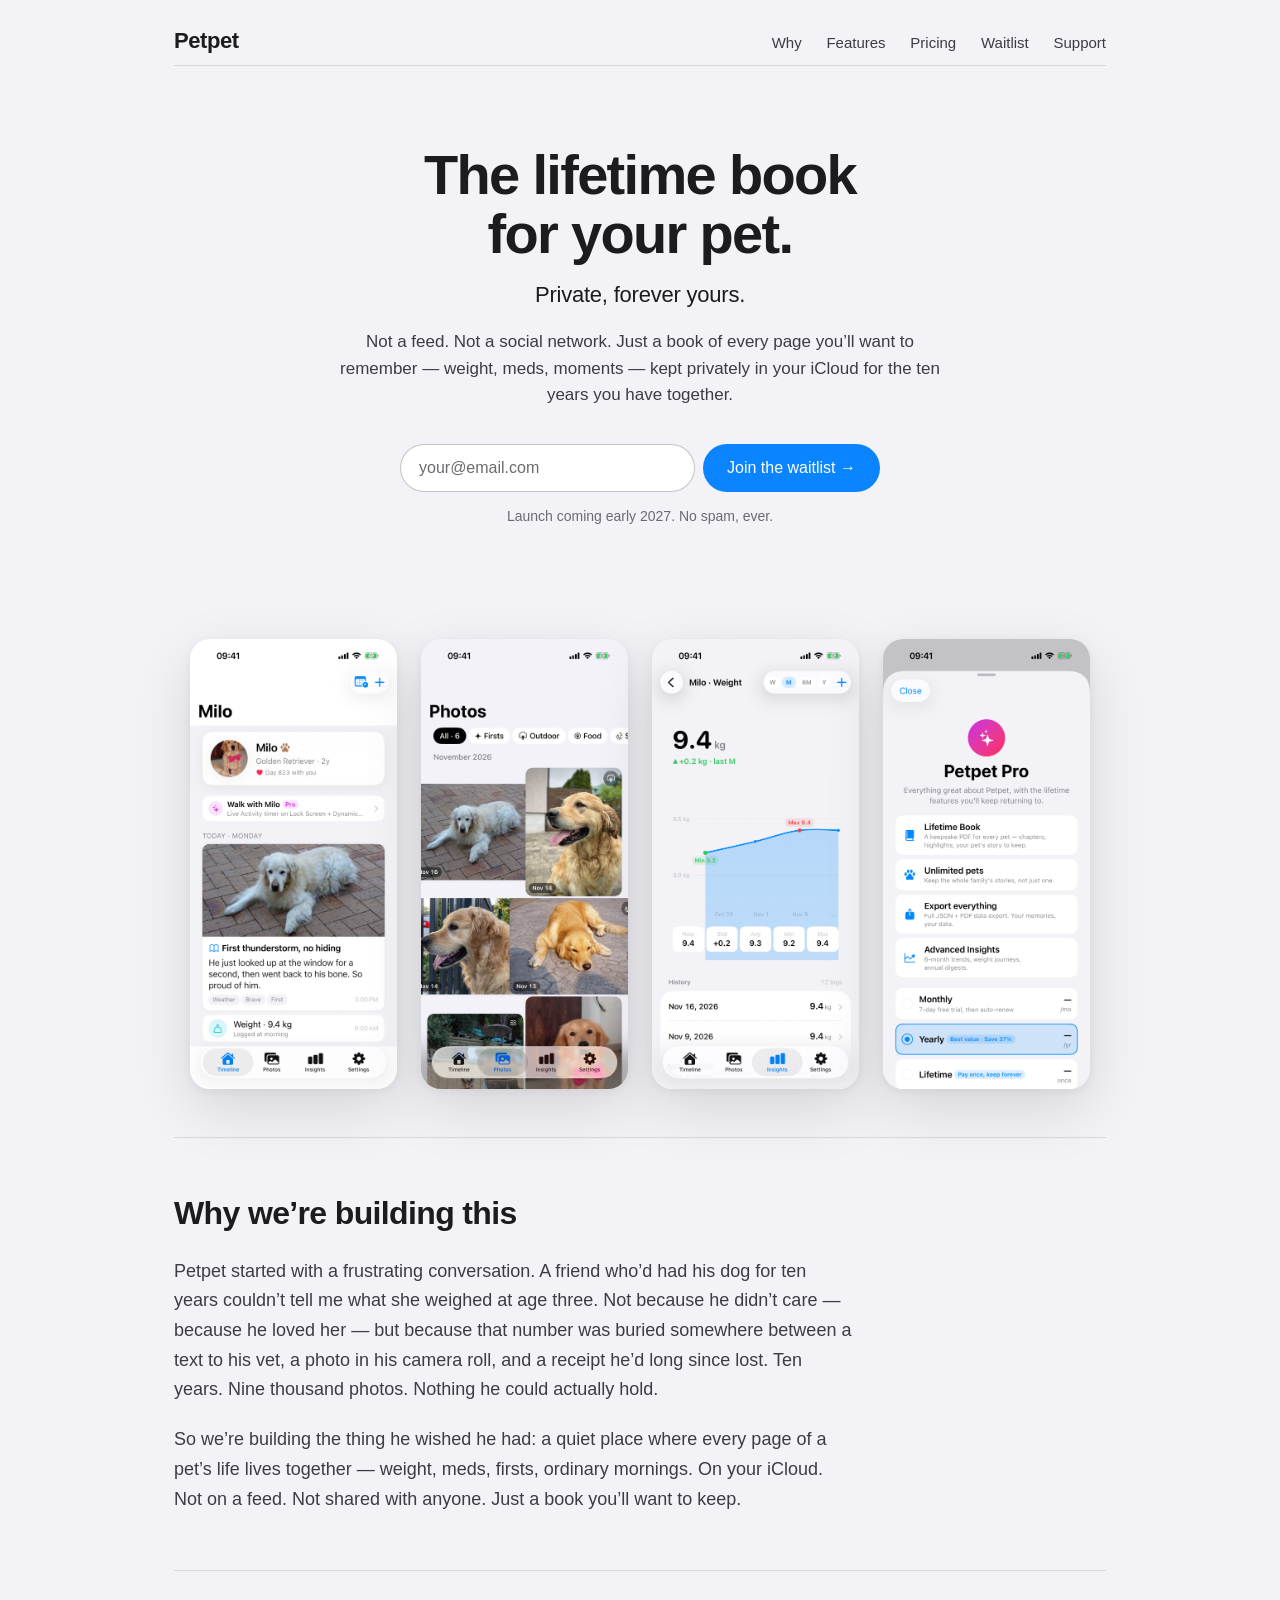
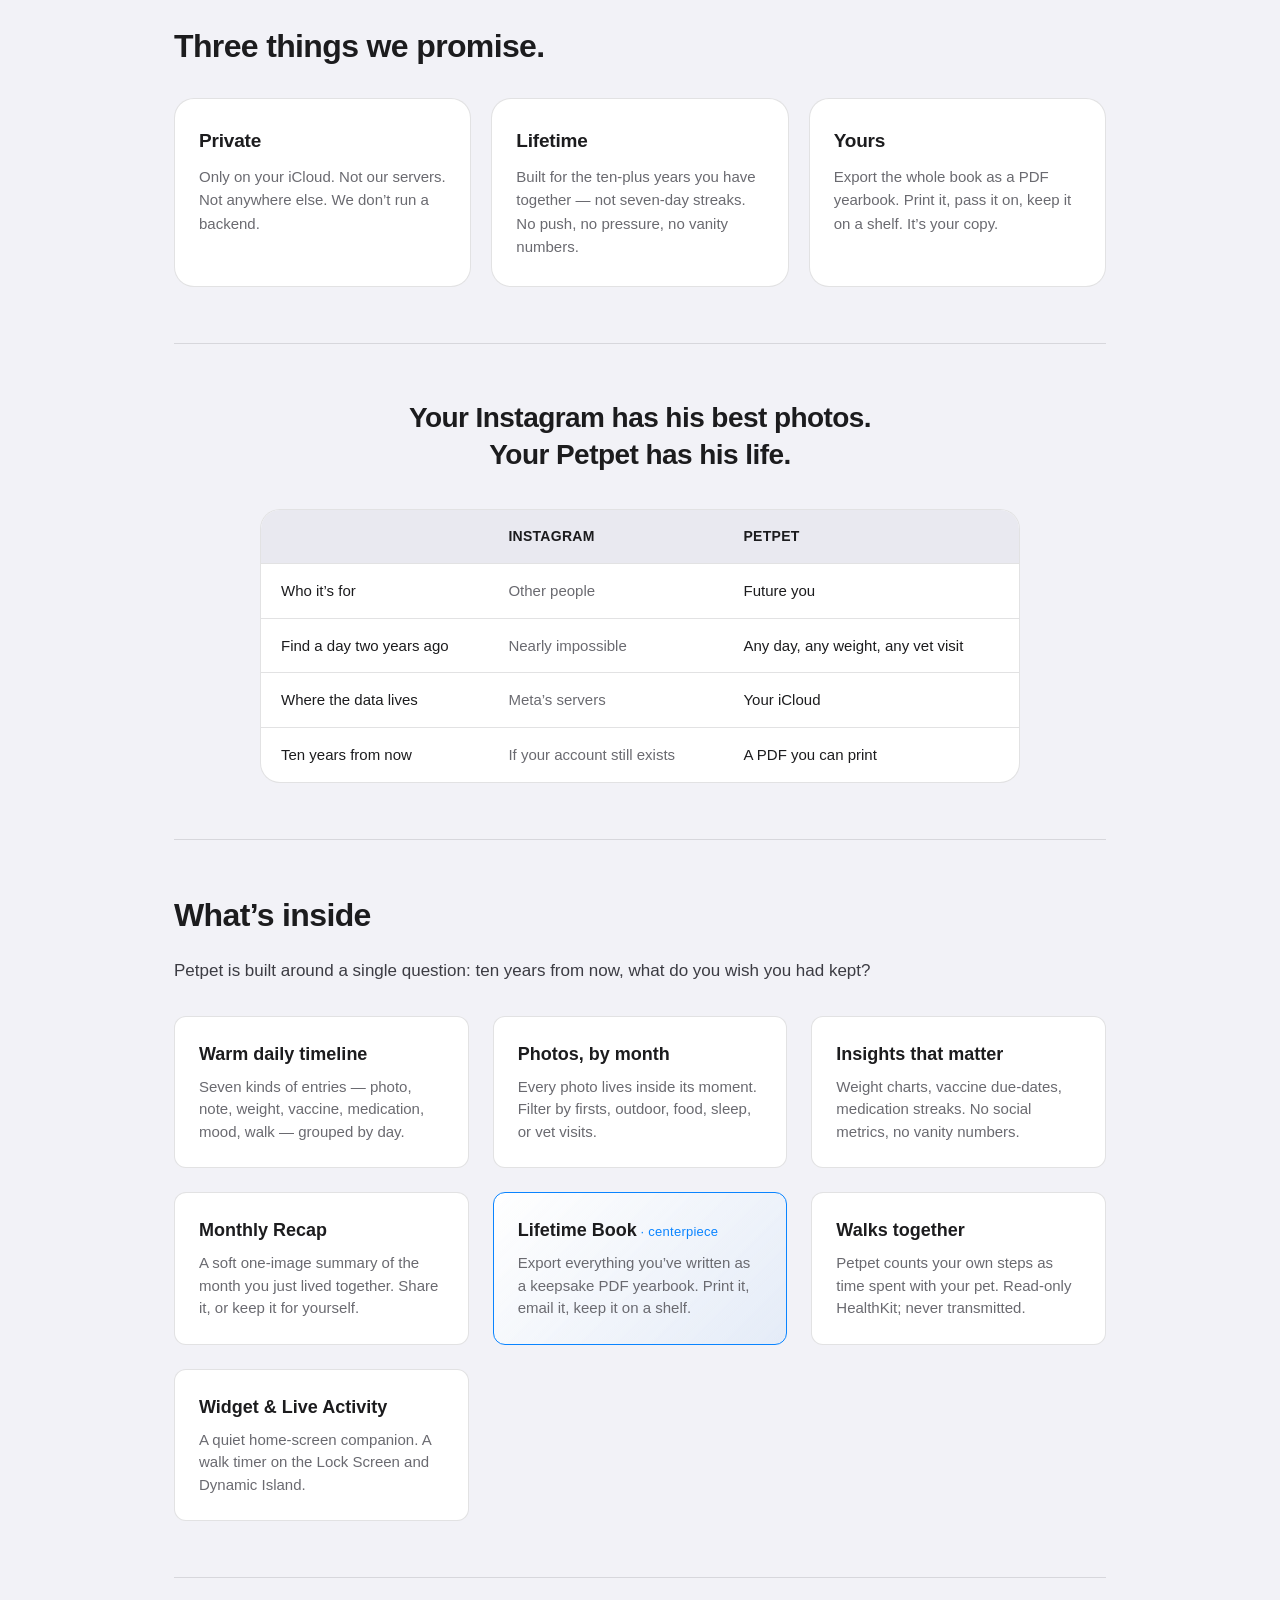
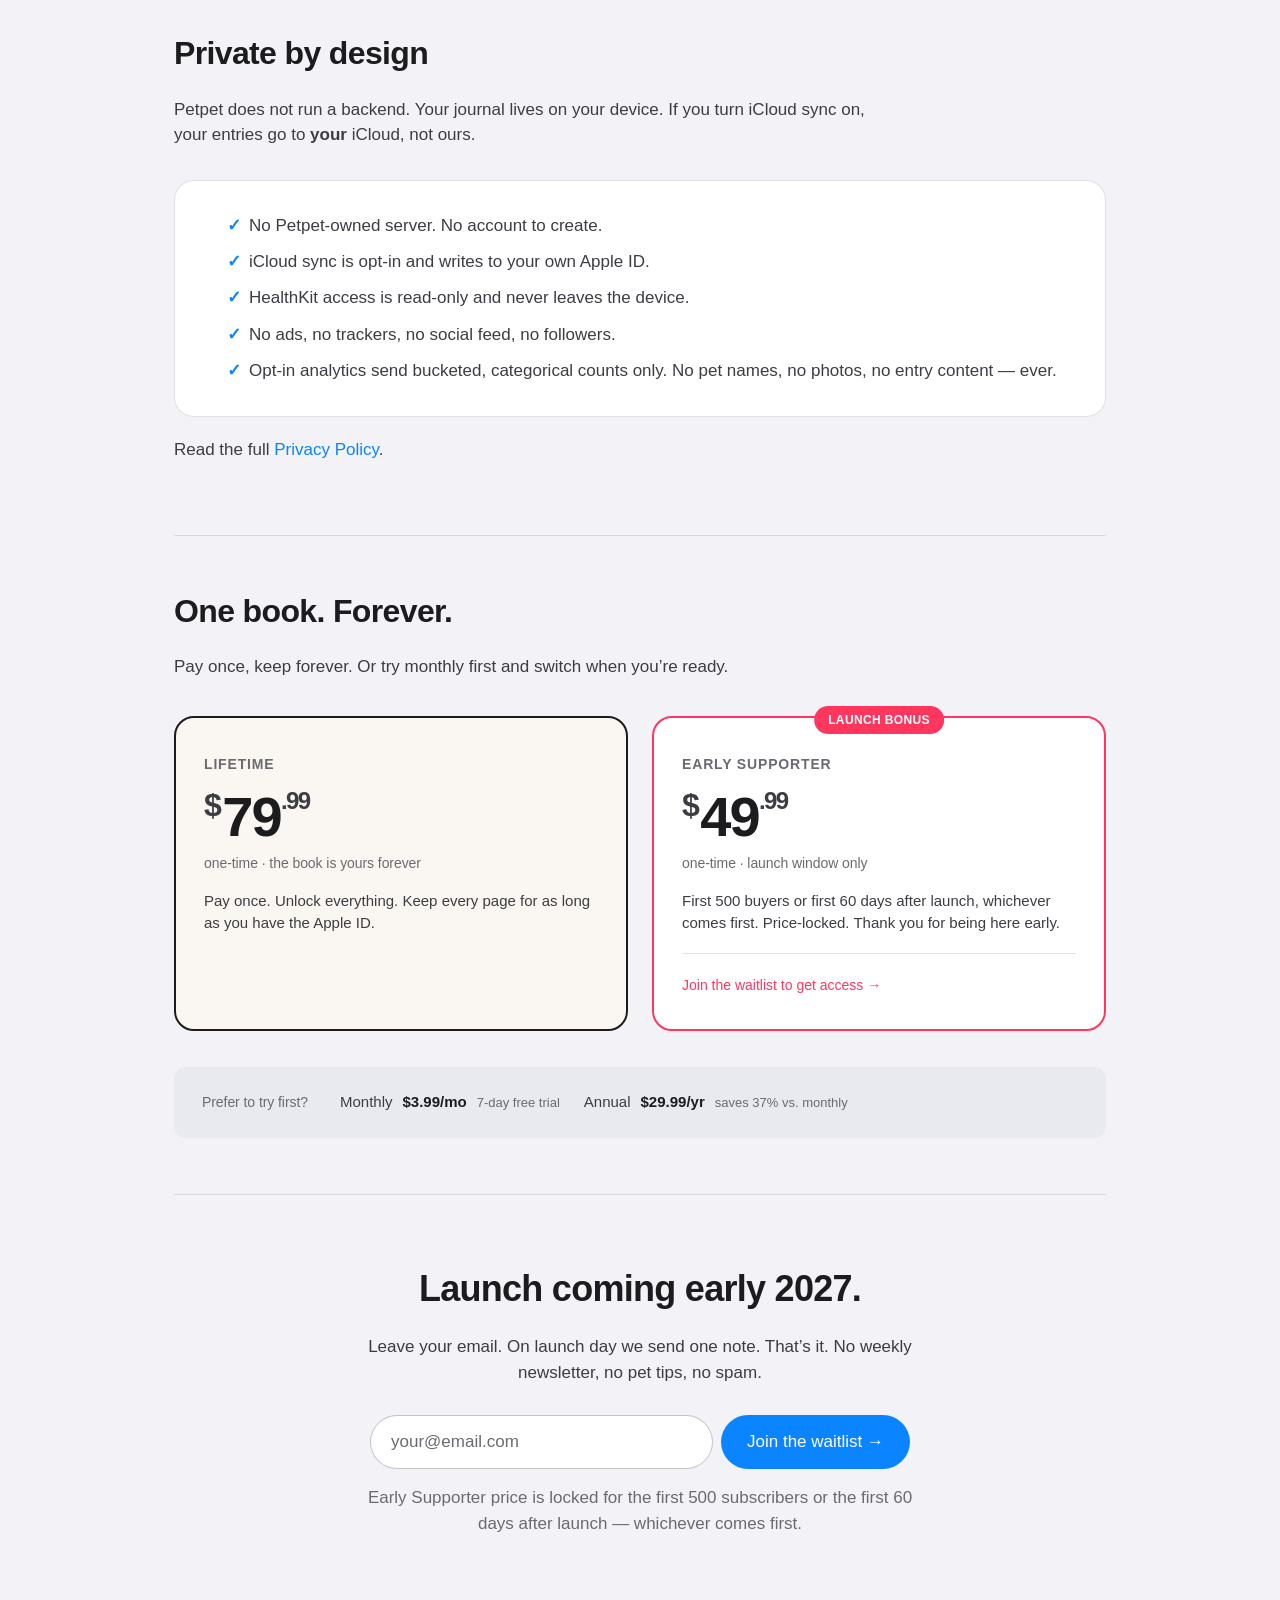
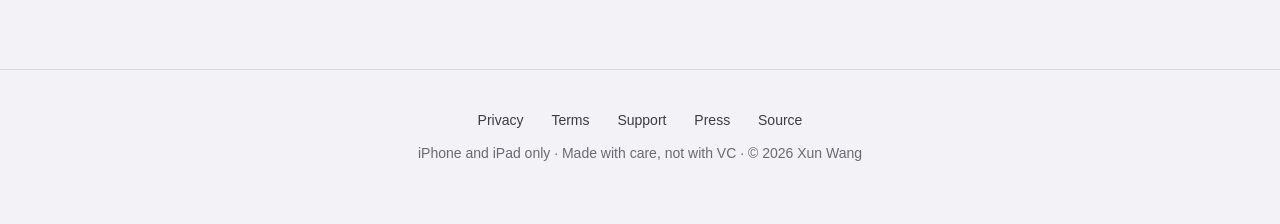
==== commit bf85211d: "Add Press Kit page + landing SEO (Twitter Card, JSON-LD, 1200x630 OG card) New files: - press/index." ====
--- a/index.html
+++ b/index.html
@@ -5,16 +5,83 @@
   <meta name="viewport" content="width=device-width, initial-scale=1.0" />
   <title>Petpet — the lifetime book for your pet</title>
   <meta name="description" content="The lifetime book for your pet. Private, forever yours. Not a feed. Just a quiet place for every page of their life — kept on your iCloud, for the ten years you share." />
+
+  <link rel="canonical" href="https://petpet-app.pages.dev/" />
+  <meta name="robots" content="index,follow" />
+  <meta name="author" content="Xun Wang" />
+  <meta name="keywords" content="pet journal, pet diary, pet book, pet memorial, pet keepsake, dog diary, cat journal, pet weight tracker, pet vaccine tracker, pet medication log, pet health journal, private pet app" />
+
+  <!-- Open Graph · Facebook / LinkedIn / Messenger / Discord -->
+  <meta property="og:site_name" content="Petpet" />
   <meta property="og:title" content="Petpet — the lifetime book for your pet" />
   <meta property="og:description" content="The lifetime book for your pet. Private, forever yours. Not a feed. Just a quiet place for every page of their life — kept on your iCloud, for the ten years you share." />
   <meta property="og:type" content="website" />
-  <meta property="og:image" content="https://petpet-app.pages.dev/assets/screen_timeline.png" />
+  <meta property="og:locale" content="en_US" />
   <meta property="og:url" content="https://petpet-app.pages.dev/" />
+  <meta property="og:image" content="https://petpet-app.pages.dev/assets/og-card.png" />
+  <meta property="og:image:width" content="1200" />
+  <meta property="og:image:height" content="630" />
+  <meta property="og:image:alt" content="Petpet — the lifetime book for your pet. A sleeping cat curled up on an open book." />
+
+  <!-- Twitter Card -->
+  <meta name="twitter:card" content="summary_large_image" />
+  <meta name="twitter:title" content="Petpet — the lifetime book for your pet" />
+  <meta name="twitter:description" content="The lifetime book for your pet. Private, forever yours. Not a feed. Just a quiet place for every page of their life — kept on your iCloud, for the ten years you share." />
+  <meta name="twitter:image" content="https://petpet-app.pages.dev/assets/og-card.png" />
+  <meta name="twitter:image:alt" content="Petpet — the lifetime book for your pet. A sleeping cat curled up on an open book." />
+
+  <!-- Apple / Safari -->
   <meta name="theme-color" content="#f2f2f7" media="(prefers-color-scheme: light)" />
   <meta name="theme-color" content="#000000" media="(prefers-color-scheme: dark)" />
+  <meta name="apple-mobile-web-app-title" content="Petpet" />
+  <meta name="application-name" content="Petpet" />
+  <meta name="format-detection" content="telephone=no" />
   <link rel="icon" type="image/png" sizes="32x32" href="favicon-32.png" />
   <link rel="icon" type="image/png" sizes="192x192" href="icon-192.png" />
   <link rel="apple-touch-icon" sizes="180x180" href="apple-touch-icon.png" />
+
+  <!-- Structured data · SoftwareApplication schema · helps Google rich results -->
+  <script type="application/ld+json">
+  {
+    "@context": "https://schema.org",
+    "@type": "MobileApplication",
+    "name": "Petpet",
+    "description": "The lifetime book for your pet. Private, forever yours. A quiet journal for every page of your pet's life — walks, weight, meds, ordinary moments — kept on your own iCloud, not on any server we operate.",
+    "applicationCategory": "LifestyleApplication",
+    "operatingSystem": "iOS 17+",
+    "softwareVersion": "1.0.0",
+    "url": "https://petpet-app.pages.dev/",
+    "image": "https://petpet-app.pages.dev/assets/og-card.png",
+    "author": {
+      "@type": "Person",
+      "name": "Xun Wang"
+    },
+    "offers": [
+      {
+        "@type": "Offer",
+        "name": "Petpet Pro Monthly",
+        "price": "3.99",
+        "priceCurrency": "USD",
+        "category": "subscription"
+      },
+      {
+        "@type": "Offer",
+        "name": "Petpet Pro Yearly",
+        "price": "29.99",
+        "priceCurrency": "USD",
+        "category": "subscription"
+      },
+      {
+        "@type": "Offer",
+        "name": "Petpet Pro Lifetime",
+        "price": "79.99",
+        "priceCurrency": "USD",
+        "category": "one-time"
+      }
+    ]
+  }
+  </script>
+
   <link rel="stylesheet" href="css/style.css" />
 </head>
 <body>
@@ -310,6 +377,7 @@
       <a href="privacy/">Privacy</a>
       <a href="terms/">Terms</a>
       <a href="support/">Support</a>
+      <a href="press/">Press</a>
       <a href="https://github.com/same4869/app-160-Petpet">Source</a>
     </div>
     <div>iPhone and iPad only · Made with care, not with VC · © 2026 Xun Wang</div>
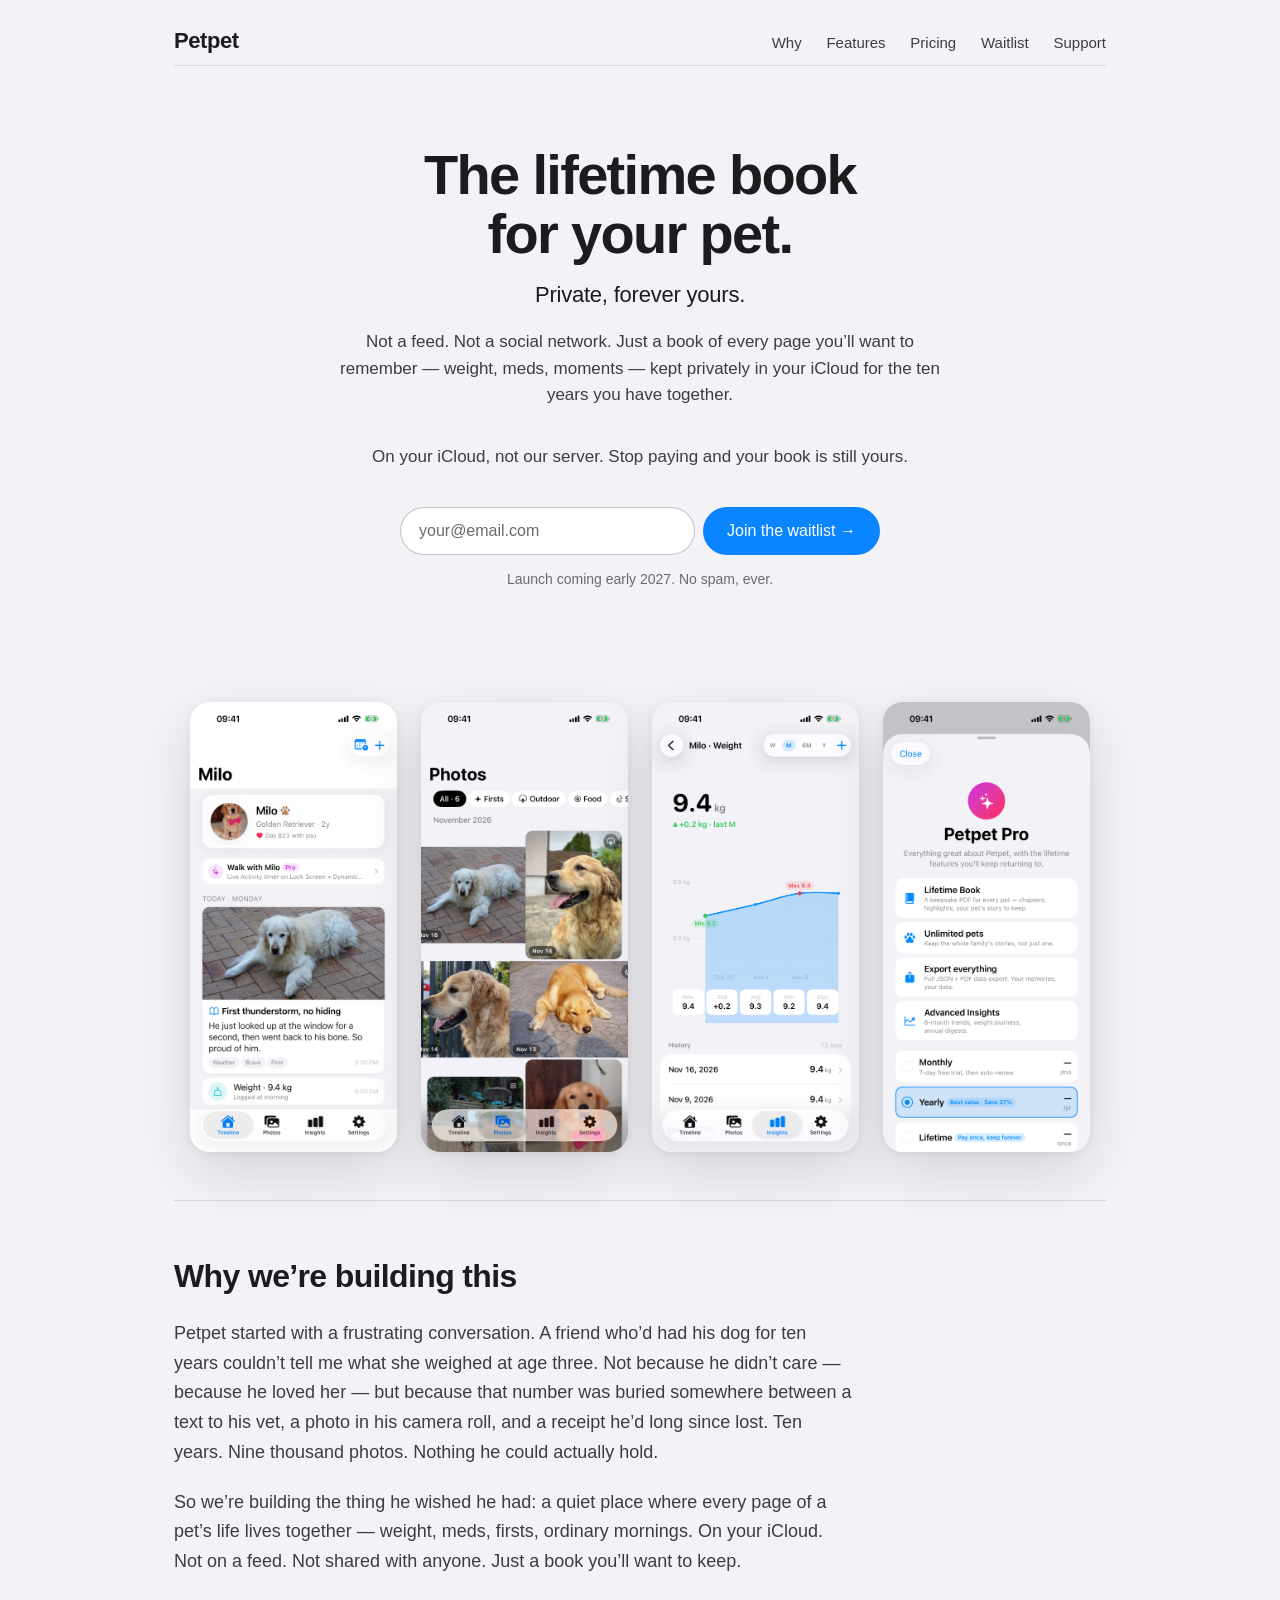
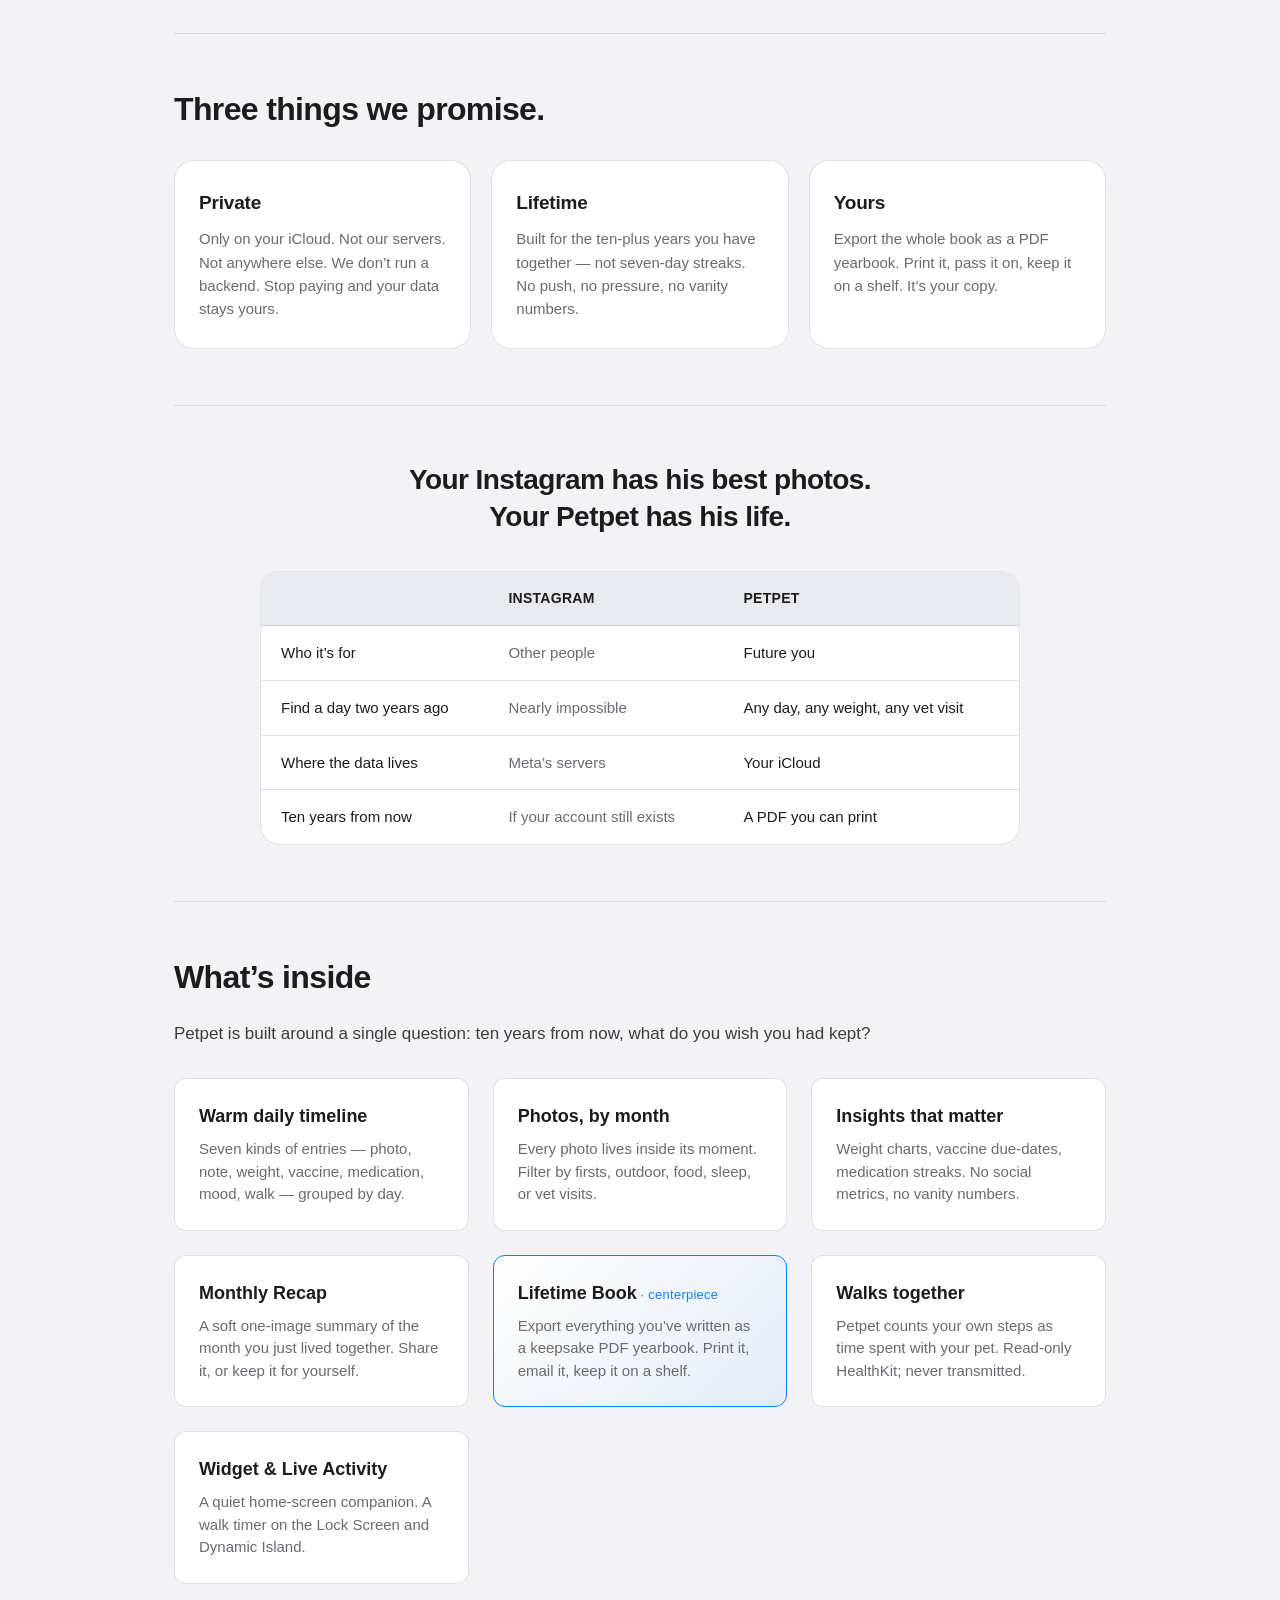
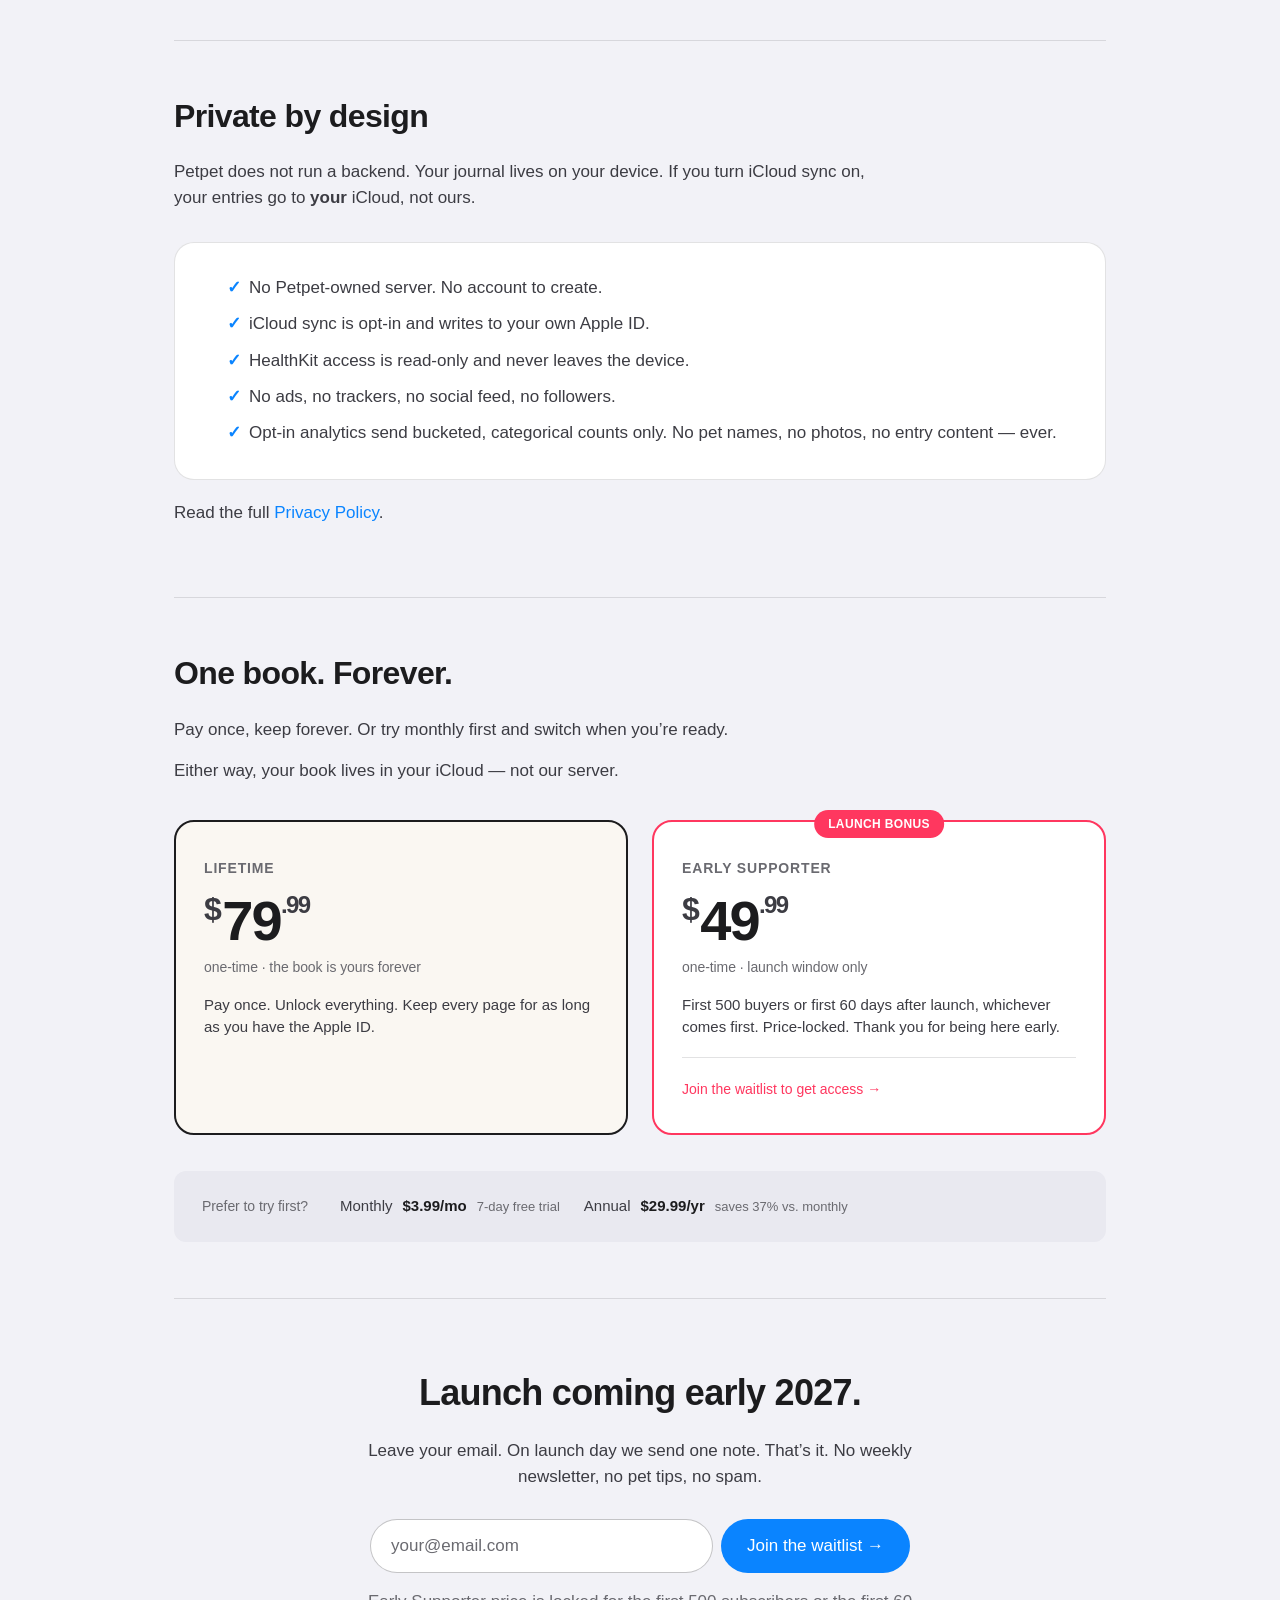
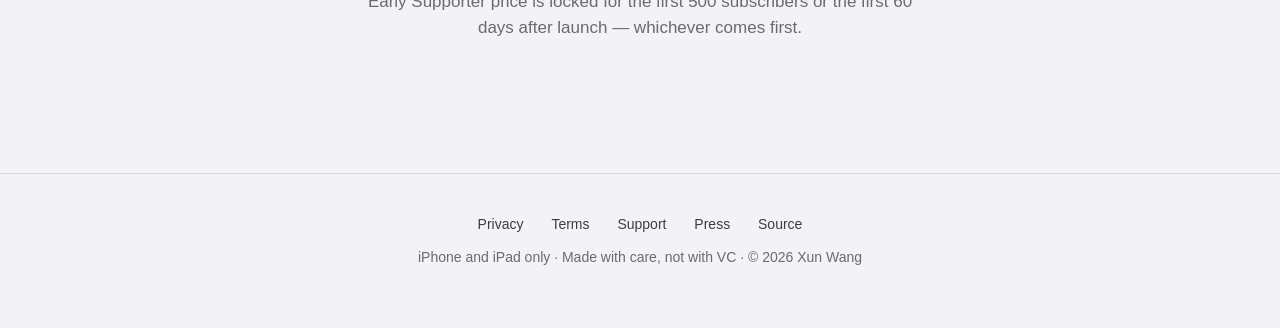
==== commit 095e0abb: "Add data ownership frames to landing (Hero + Private pillar + Pricing) - Hero: new sub-tagline "On y" ====
--- a/index.html
+++ b/index.html
@@ -108,6 +108,10 @@
         you&rsquo;ll want to remember — weight, meds, moments —
         kept privately in your iCloud for the ten years you have together.
       </p>
+      <p class="sub-tagline">
+        On your iCloud, not our server. Stop paying and your book is
+        still yours.
+      </p>
 
       <!-- Buttondown waitlist form. -->
       <form
@@ -166,7 +170,8 @@
           <h3>Private</h3>
           <p>
             Only on your iCloud. Not our servers. Not anywhere else.
-            We don&rsquo;t run a backend.
+            We don&rsquo;t run a backend. Stop paying and your data
+            stays yours.
           </p>
         </div>
         <div class="pillar">
@@ -294,6 +299,9 @@
       <p>
         Pay once, keep forever. Or try monthly first and switch when
         you&rsquo;re ready.
+      </p>
+      <p>
+        Either way, your book lives in your iCloud — not our server.
       </p>
 
       <div class="pricing-primary">
